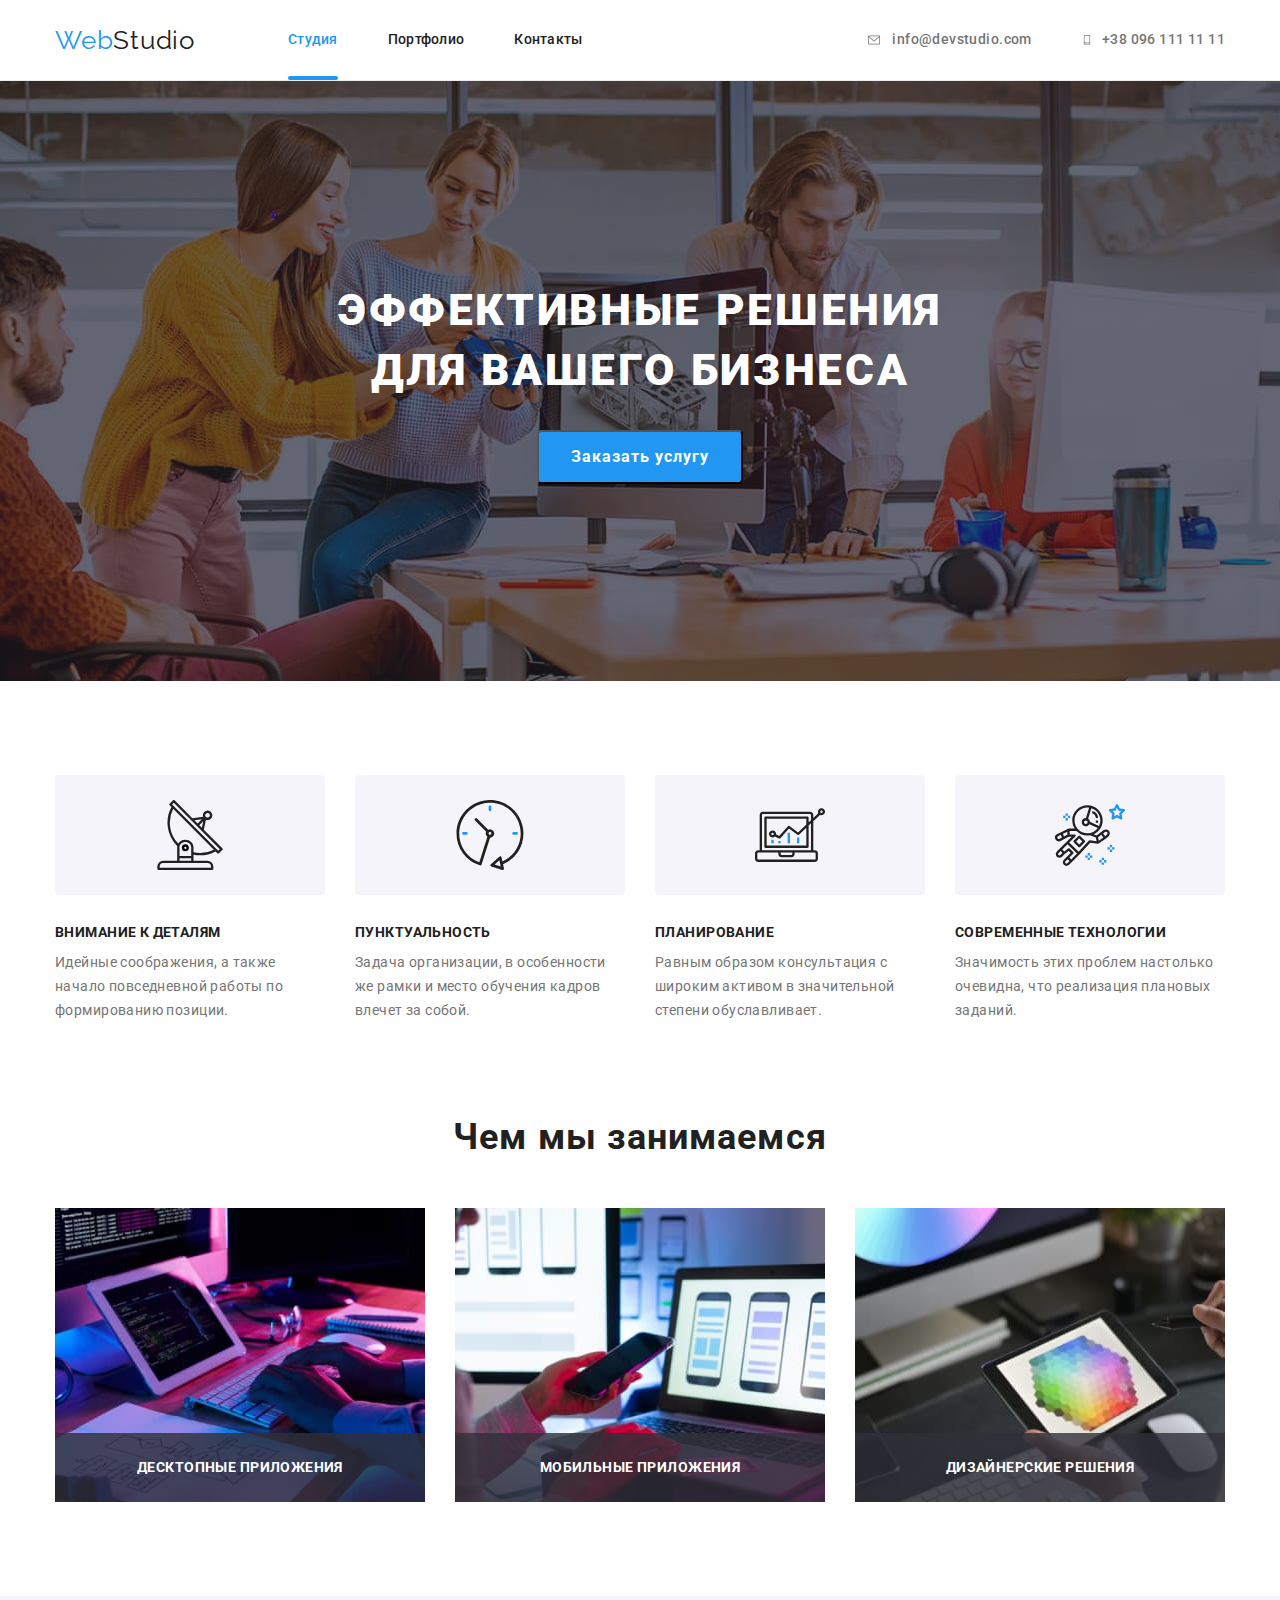
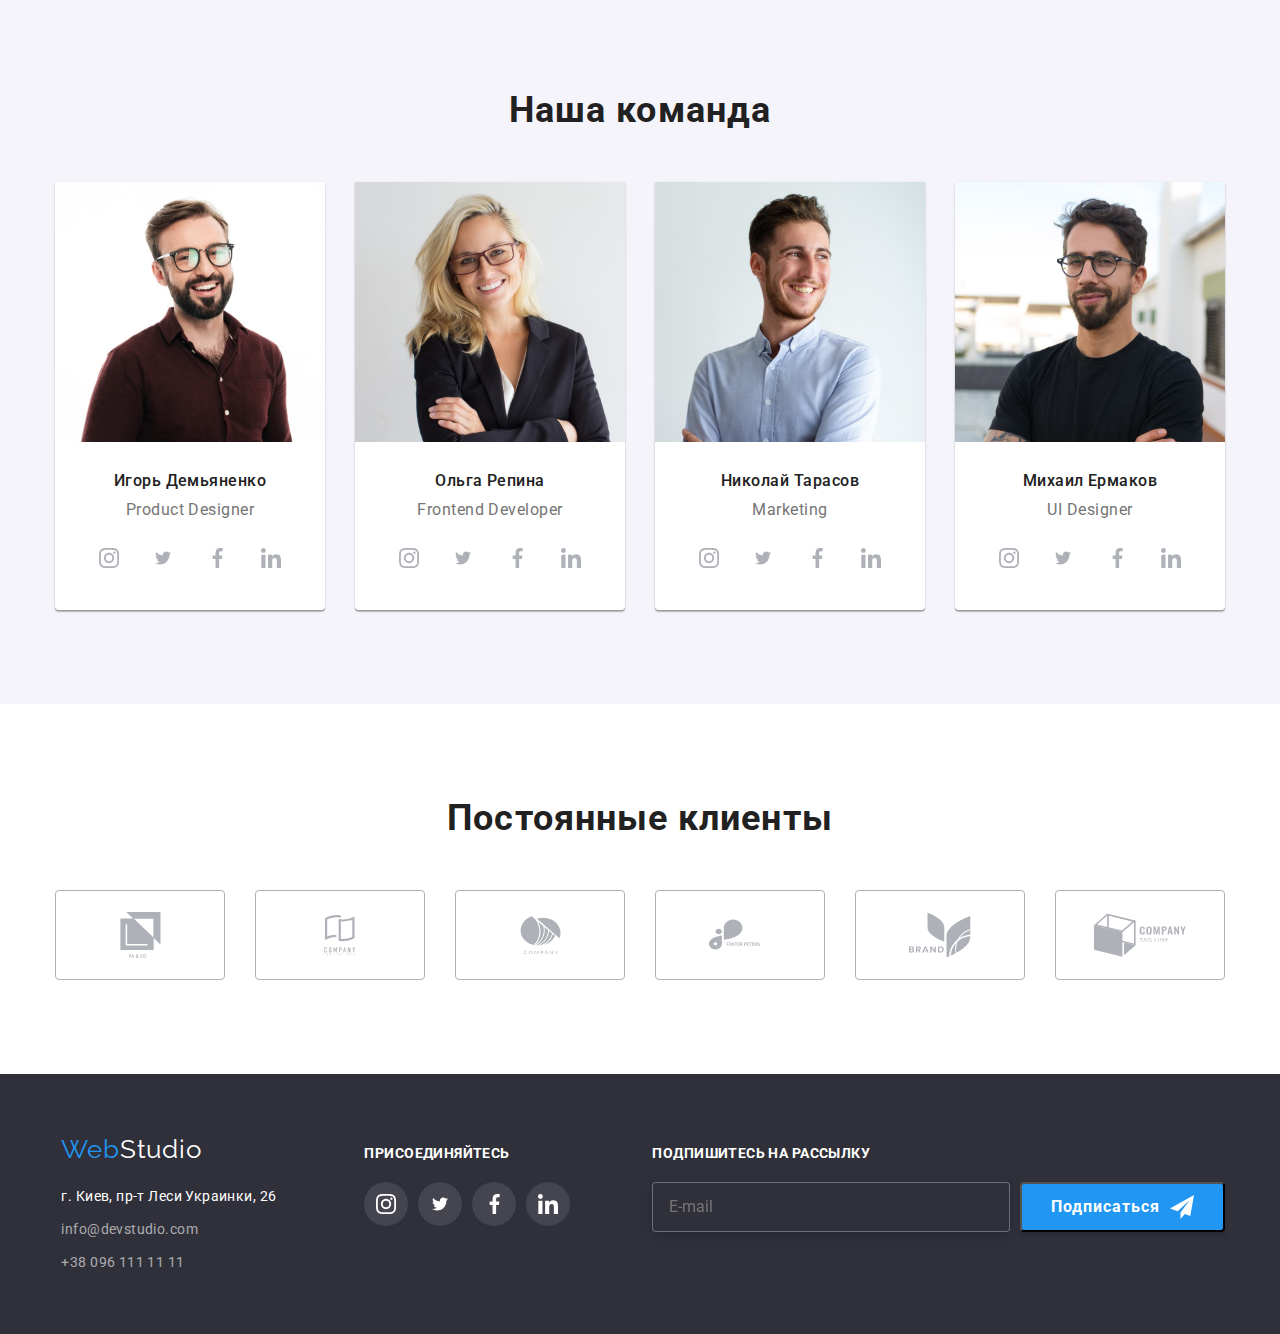
==== index.html @ 7a518232 "Добавление с 7 дз" ====
﻿<!DOCTYPE html>
<html lang="ru">
  <head>
    <meta charset="UTF-8" />
    <meta http-equiv="X-UA-Compatible" content="IE=edge" />
    <meta name="viewport" content="width=device-width, initial-scale=1.0" />
    <title>WebStudio</title>
    <link rel="preconnect" href="https://fonts.gstatic.com" />
    <link
      href="https://fonts.googleapis.com/css2?family=Raleway:wght@700&family=Roboto:wght@400;500;700;900&display=swap"
      rel="stylesheet"
    />
    <link
      rel="stylesheet"
      href="https://cdnjs.cloudflare.com/ajax/libs/modern-normalize/1.0.0/modern-normalize.min.css"
    />
    <link rel="stylesheet" href="css/main.min.css" />
  </head>

  <body class="page">
    <!-- HEADER -->

    <header class="site-header">
      <div class="container">
        <nav class="site-header__nav">
          <a class="logo" href="#">
            <span class="logo__text_accept-color">Web</span
            ><span class="logo__text">Studio</span>
          </a>

          <ul class="site-nav">
            <li class="site-nav__item">
              <a
                href="index.html"
                class="site-nav__link site-nav__link-is-active"
                >Студия</a
              >
            </li>
            <li class="site-nav__item">
              <a href="portfolio.html" class="site-nav__link">Портфолио</a>
            </li>
            <li class="site-nav__item">
              <a href="" class="site-nav__link">Контакты</a>
            </li>
          </ul>
        </nav>

        <ul class="contact-nav">
          <li class="contact-nav__item">
            <a href="mailto:info@devstudio.com" class="contact-nav__link">
              <svg class="contact-nav__icon" width="16" height="12">
                <use href="./images/icons.svg#icon-envelope"></use>
              </svg>
              info@devstudio.com
            </a>
          </li>

          <li class="contact-nav__item">
            <a href="tel:+380961111111" class="contact-nav__link">
              <svg class="contact-nav__icon" width="10" height="16">
                <use href="./images/icons.svg#icon-smartphone"></use>
              </svg>
              +38 096 111 11 11</a
            >
          </li>
        </ul>
      </div>
    </header>

    <main>
      <!--HERO-->

      <section class="site-hero">
        <div class="container">
          <h1 class="site-hero__title">
            Эффективные решения <br />
            для вашего бизнеса
          </h1>
          <button type="button" class="site-hero__button" data-modal-open>
            Заказать услугу
          </button>
        </div>
      </section>

      <!--FEATURE-->

      <section class="section">
        <div class="container">
          <h2 hidden class="section__title">Наши преимущества</h2>
          <ul class="feature__list">
            <li class="feature__item">
              <div class="feature__item-bgr">
                <svg height="70" width="70" class="feature__icon">
                  <use href="./images/icons.svg#icon-antenna"></use>
                </svg>
              </div>
              <h3 class="feature__title">Внимание к деталям</h3>
              <p class="feature__text">
                Идейные соображения, а также начало повседневной работы по
                формированию позиции.
              </p>
            </li>

            <li class="feature__item">
              <div class="feature__item-bgr">
                <svg height="70" width="70" class="feature__icon">
                  <use href="./images/icons.svg#icon-clock"></use>
                </svg>
              </div>
              <h3 class="feature__title">Пунктуальность</h3>
              <p class="feature__text">
                Задача организации, в особенности же рамки и место обучения
                кадров влечет за собой.
              </p>
            </li>

            <li class="feature__item">
              <div class="feature__item-bgr">
                <svg height="70" width="70" class="feature__icon">
                  <use href="./images/icons.svg#icon-diagram"></use>
                </svg>
              </div>
              <h3 class="feature__title">Планирование</h3>
              <p class="feature__text">
                Равным образом консультация с широким активом в значительной
                степени обуславливает.
              </p>
            </li>

            <li class="feature__item">
              <div class="feature__item-bgr">
                <svg height="70" width="70" class="feature__icon">
                  <use href="./images/icons.svg#icon-astronaut"></use>
                </svg>
              </div>
              <h3 class="feature__title">Современные технологии</h3>
              <p class="feature__text">
                Значимость этих проблем настолько очевидна, что реализация
                плановых заданий.
              </p>
            </li>
          </ul>
        </div>
      </section>

      <!--SKILLS-->

      <section class="section section-skills">
        <div class="container">
          <h2 class="section__title">Чем мы занимаемся</h2>

          <ul class="section-skills__images">
            <li class="section-skills__card">
              <div class="section-skills__description">
                Десктопные приложения
              </div>
              <img src="images/1.jpg" width="370" alt="Десктопные приложения" />
            </li>

            <li class="section-skills__card">
              <div class="section-skills__description">
                Мобильные приложения
              </div>
              <img src="images/2.jpg" width="370" alt="Мобильные приложения" />
            </li>
            <li class="section-skills__card">
              <div class="section-skills__description">
                Дизайнерские решения
              </div>
              <img src="images/3.jpg" width="370" alt="Дизайнерские решения" />
            </li>
          </ul>
        </div>
      </section>

      <!--TEAM-->

      <section class="section section-team">
        <div class="container">
          <h2 class="section__title">Наша команда</h2>

          <ul class="team-cards">
            <li class="team-cards__item">
              <img
                src="images/img4.jpg"
                width="270"
                alt="фото product designer"
              />
              <div class="team-cards__name">
                <h3 class="team-cards__title">Игорь Демьяненко</h3>
                <p class="team-cards__text">Product Designer</p>

                <ul class="social-network">
                  <li>
                    <a
                      class="social-network__link"
                      href="#"
                      aria-label="иконка инстаграм"
                    >
                      <svg class="social-network__icon" width="20" height="20">
                        <use href="./images/icons.svg#icon-instagram"></use>
                      </svg>
                    </a>
                  </li>

                  <li>
                    <a
                      class="social-network__link"
                      href="#"
                      aria-label="иконка твиттер"
                    >
                      <svg class="social-network__icon" width="20" height="16">
                        <use href="./images/icons.svg#icon-twitter"></use>
                      </svg>
                    </a>
                  </li>

                  <li>
                    <a
                      class="social-network__link"
                      href="#"
                      aria-label="иконка фейсбук"
                    >
                      <svg class="social-network__icon" width="25" height="20">
                        <use href="./images/icons.svg#icon-facebook"></use>
                      </svg>
                    </a>
                  </li>

                  <li>
                    <a
                      class="social-network__link"
                      href="#"
                      aria-label="иконка линкедин"
                    >
                      <svg class="social-network__icon" width="20" height="20">
                        <use href="./images/icons.svg#icon-linkedin"></use>
                      </svg>
                    </a>
                  </li>
                </ul>
              </div>
            </li>

            <li class="team-cards__item">
              <img
                src="images/img5.jpg"
                width="270"
                alt="фото frontend developer"
              />
              <div class="team-cards__name">
                <h3 class="team-cards__title">Ольга Репина</h3>
                <p class="team-cards__text">Frontend Developer</p>
                <ul class="social-network">
                  <li>
                    <a
                      class="social-network__link"
                      href="#"
                      aria-label="иконка инстаграм"
                    >
                      <svg class="social-network__icon" width="20" height="20">
                        <use href="./images/icons.svg#icon-instagram"></use>
                      </svg>
                    </a>
                  </li>

                  <li>
                    <a
                      class="social-network__link"
                      href="#"
                      aria-label="иконка твиттер"
                    >
                      <svg class="social-network__icon" width="20" height="16">
                        <use href="./images/icons.svg#icon-twitter"></use>
                      </svg>
                    </a>
                  </li>

                  <li>
                    <a
                      class="social-network__link"
                      href="#"
                      aria-label="иконка фейсбук"
                    >
                      <svg class="social-network__icon" width="25" height="20">
                        <use href="./images/icons.svg#icon-facebook"></use>
                      </svg>
                    </a>
                  </li>

                  <li>
                    <a
                      class="social-network__link"
                      href="#"
                      aria-label="иконка линкедин"
                    >
                      <svg class="social-network__icon" width="20" height="20">
                        <use href="./images/icons.svg#icon-linkedin"></use>
                      </svg>
                    </a>
                  </li>
                </ul>
              </div>
            </li>

            <li class="team-cards__item">
              <img src="images/img6.jpg" width="270" alt="фото marketing" />
              <div class="team-cards__name">
                <h3 class="team-cards__title">Николай Тарасов</h3>
                <p class="team-cards__text">Marketing</p>
                <ul class="social-network">
                  <li>
                    <a
                      class="social-network__link"
                      href="#"
                      aria-label="иконка инстаграм"
                    >
                      <svg class="social-network__icon" width="20" height="20">
                        <use href="./images/icons.svg#icon-instagram"></use>
                      </svg>
                    </a>
                  </li>

                  <li>
                    <a
                      class="social-network__link"
                      href="#"
                      aria-label="иконка твиттер"
                    >
                      <svg class="social-network__icon" width="20" height="16">
                        <use href="./images/icons.svg#icon-twitter"></use>
                      </svg>
                    </a>
                  </li>

                  <li>
                    <a
                      class="social-network__link"
                      href="#"
                      aria-label="иконка фейсбук"
                    >
                      <svg class="social-network__icon" width="25" height="20">
                        <use href="./images/icons.svg#icon-facebook"></use>
                      </svg>
                    </a>
                  </li>

                  <li>
                    <a
                      class="social-network__link"
                      href="#"
                      aria-label="иконка линкедин"
                    >
                      <svg class="social-network__icon" width="20" height="20">
                        <use href="./images/icons.svg#icon-linkedin"></use>
                      </svg>
                    </a>
                  </li>
                </ul>
              </div>
            </li>

            <li class="team-cards__item">
              <img src="images/img7.jpg" width="270" alt="фото ui designer" />
              <div class="team-cards__name">
                <h3 class="team-cards__title">Михаил Ермаков</h3>
                <p class="team-cards__text">UI Designer</p>
                <ul class="social-network">
                  <li>
                    <a
                      class="social-network__link"
                      href="#"
                      aria-label="иконка инстаграм"
                    >
                      <svg class="social-network__icon" width="20" height="20">
                        <use href="./images/icons.svg#icon-instagram"></use>
                      </svg>
                    </a>
                  </li>

                  <li>
                    <a
                      class="social-network__link"
                      href="#"
                      aria-label="иконка твиттер"
                    >
                      <svg class="social-network__icon" width="20" height="16">
                        <use href="./images/icons.svg#icon-twitter"></use>
                      </svg>
                    </a>
                  </li>

                  <li>
                    <a
                      class="social-network__link"
                      href="#"
                      aria-label="иконка фейсбук"
                    >
                      <svg class="social-network__icon" width="25" height="20">
                        <use href="./images/icons.svg#icon-facebook"></use>
                      </svg>
                    </a>
                  </li>

                  <li>
                    <a
                      class="social-network__link"
                      href="#"
                      aria-label="иконка линкедин"
                    >
                      <svg class="social-network__icon" width="20" height="20">
                        <use href="./images/icons.svg#icon-linkedin"></use>
                      </svg>
                    </a>
                  </li>
                </ul>
              </div>
            </li>
          </ul>
        </div>
      </section>

      <!-- CLIENTS -->

      <section class="section">
        <div class="container">
          <h2 class="section__title">Постоянные клиенты</h2>
          <ul class="clients">
            <li class="clients__item">
              <a class="clients__link" href="#">
                <svg class="clients__icon" height="46" width="41">
                  <use href="./images/icons.svg#icon-logo"></use>
                </svg>
              </a>
            </li>

            <li class="clients__item">
              <a class="clients__link" href="#">
                <svg class="clients__icon" height="40" width="52">
                  <use href="./images/icons.svg#icon-logo-1"></use>
                </svg>
              </a>
            </li>

            <li class="clients__item">
              <a class="clients__link" href="#">
                <svg class="clients__icon" height="44" width="41">
                  <use href="./images/icons.svg#icon-logo-2"></use>
                </svg>
              </a>
            </li>

            <li class="clients__item">
              <a class="clients__link" href="#">
                <svg class="clients__icon" height="45" width="63">
                  <use href="./images/icons.svg#icon-logo-3"></use>
                </svg>
              </a>
            </li>

            <li class="clients__item">
              <a class="clients__link" href="#">
                <svg class="clients__icon" height="46" width="62">
                  <use href="./images/icons.svg#icon-logo-4"></use>
                </svg>
              </a>
            </li>

            <li class="clients__item">
              <a class="clients__link" href="#">
                <svg class="clients__icon" height="44" width="94">
                  <use href="./images/icons.svg#icon-logo-5"></use>
                </svg>
              </a>
            </li>
          </ul>
        </div>
      </section>
    </main>

    <!-- FOOTER -->

    <footer class="footer">
      <div class="container">
        <div class="footer-contaсt">
          <a class="logo" href="#">
            <span class="logo__text_accept-color">Web</span
            ><span class="logo__text_white">Studio</span>
          </a>
          <address class="footer-contaсt__address">
            г. Киев, пр-т Леси Украинки, 26

            <ul class="footer-contaсt__list">
              <li class="footer-contaсt__item">
                <a href="mailto:info@devstudio.com" class="footer-contaсt__link"
                  >info@devstudio.com</a
                >
              </li>
              <li class="footer-contaсt__item">
                <a href="tel:+380961111111" class="footer-contaсt__link"
                  >+38 096 111 11 11</a
                >
              </li>
            </ul>
          </address>
        </div>

        <!--FOOTER-SOCIAL-LINKS-->

        <div class="footer-social-links">
          <p class="footer__title">Присоединяйтесь</p>
          <ul class="footer-social-links__list">
            <li class="footer-social-links__item">
              <a class="footer-social-links__link" href="#">
                <svg width="20" height="20" class="footer-social-links__icon">
                  <use href="./images/icons.svg#icon-instagram"></use>
                </svg>
              </a>
            </li>
            <li class="footer-social-links__item">
              <a class="footer-social-links__link" href="#">
                <svg width="20" height="16" class="footer-social-links__icon">
                  <use href="./images/icons.svg#icon-twitter"></use>
                </svg>
              </a>
            </li>
            <li class="footer-social-links__item">
              <a class="footer-social-links__link" href="#">
                <svg width="25" height="20" class="footer-social-links__icon">
                  <use href="./images/icons.svg#icon-facebook"></use>
                </svg>
              </a>
            </li>
            <li class="footer-social-links__item">
              <a class="footer-social-links__link" href="#">
                <svg width="20" height="20" class="footer-social-links__icon">
                  <use href="./images/icons.svg#icon-linkedin"></use>
                </svg>
              </a>
            </li>
          </ul>
        </div>

        <!--FOOTER-FORM-SUBSCRIBE-->

        <div>
          <p class="footer__title">Подпишитесь на рассылку</p>
          <form class="form-subscribe">
            <div class="form-subscribe__wrapper">
              <input
                type="email"
                name="email"
                class="form-subscribe__send-email"
                placeholder="E-mail"
              />
            </div>

            <div>
              <button type="submit" class="form-subscribe__submit-email">
                Подписаться
                <svg width="24" height="24" class="form-subscribe__icon-send">
                  <use href="./images/icons.svg#icon-icon-send"></use>
                </svg>
              </button>
            </div>
          </form>
        </div>
      </div>
    </footer>

    <!-- MODAL -->

    <div class="backdrop is-hidden" data-modal>
      <div class="modal">
        <button class="modal__btn-close" data-modal-close>
          <span class="modal__btn-close_bgr">
            <svg class="modal__btn-close_icon" width="18" height="18">
              <use href="./images/icons.svg#icon-close-black"></use>
            </svg>
          </span>
        </button>

        <div class="modal__content">
          <div class="modal__header">
            Оставьте свои данные, мы вам перезвоним
          </div>

          <div class="modal-form-wrapper">
            <form class="modal-form">
              <label>
                <span class="modal-form__label-text">Имя</span>
                <span class="modal-input-wrapper">
                  <input
                    type="text"
                    name="name"
                    class="modal-input-wrapper__text"
                  />
                  <svg class="modal-input-wrapper__icon" width="18" height="18">
                    <use href="./images/icons.svg#icon-person"></use>
                  </svg>
                </span>
              </label>
              <label>
                <span class="modal-form__label-text">Телефон</span>
                <span class="modal-input-wrapper">
                  <input
                    type="text"
                    name="phone"
                    class="modal-input-wrapper__text"
                  />
                  <svg class="modal-input-wrapper__icon" width="18" height="18">
                    <use href="./images/icons.svg#icon-phone"></use>
                  </svg>
                </span>
              </label>
              <label>
                <span class="modal-form__label-text">Почта</span>
                <span class="modal-input-wrapper">
                  <input
                    type="text"
                    name="mail"
                    class="modal-input-wrapper__text"
                  />
                  <svg class="modal-input-wrapper__icon" width="18" height="18">
                    <use href="./images/icons.svg#icon-email"></use>
                  </svg>
                </span>
              </label>
              <label>
                <span class="modal-form__label-text">Комментарий</span>
                <textarea
                  name="comment"
                  class="modal-input-wrapper__text"
                  placeholder="Введите текст"
                ></textarea>
              </label>

              <!-- CHECKBOX -->

              <label class="checkbox">
                <input
                  type="checkbox"
                  name="checkbox__hidden"
                  class="checkbox__hidden"
                />
                <span class="checkbox__icon">
                  <svg class="checkbox__icon-check" width="16" height="15">
                    <use href="./images/icons.svg#icon-check"></use>
                  </svg>
                </span>

                <span class="checkbox__text"
                  >Соглашаюсь с рассылкой и принимаю&nbsp;</span
                >
                <a href="#" class="checkbox__link"> Условия договора</a>
              </label>

              <!-- MODAL_BTN -->

              <button type="submit" class="modal__btn-submit">Отправить</button>
            </form>
          </div>
        </div>
      </div>
    </div>

    <script src="./js/modal.js"></script>
  </body>
</html>
---- css/main.min.css ----
.page{background-color:#fff;font-family:Roboto, sans-serif}.container{width:1200px;padding:0px 15px;margin:auto}.section{padding-top:94px;padding-bottom:94px}.section__title{color:#212121;letter-spacing:0.03em;font-weight:700;font-size:36px;line-height:1.16;text-align:center;margin-top:0;margin-bottom:50px}ul{list-style:none;padding:0}a{text-decoration:none}img{display:block;max-width:100%}.site-header{border-bottom:1px solid #ececec}.site-header .container{display:flex;justify-content:space-between;align-items:center}.site-header__nav{display:flex;align-items:center}.logo{font-family:Raleway, sans-serif;letter-spacing:0.03em;font-size:26px;line-height:1.19;padding-left:0px;margin-right:93px}.logo__text_accept-color{color:#2196f3}.logo__text{color:#212121}.logo__text_white{color:#fff;letter-spacing:0.03em;font-size:26px;line-height:1.19}.site-nav{display:flex;align-items:center;margin:0px}.site-nav__link{color:#212121;letter-spacing:0.02em;font-weight:500;font-size:14px;line-height:1.14;display:block;padding-bottom:32px;padding-top:32px;transition:color 250ms cubic-bezier(0.4, 0, 0.2, 1)}.site-nav__link:hover,.site-nav__link:focus{color:#2196f3}.site-nav__link-is-active{position:relative;color:#2196f3}.site-nav__link-is-active::after{content:"";position:absolute;left:0;bottom:0;display:block;width:100%;height:4px;border-radius:2px;background-color:#2196f3}.site-nav__item:not(:last-child){margin-right:50px}.contact-nav{padding:0px;margin:0px;display:flex;align-items:center}.contact-nav__link{color:#757575;letter-spacing:0.03em;font-weight:500;font-size:14px;line-height:1.14;margin-top:0px;margin-bottom:0px;margin-left:auto;display:flex;align-items:center;transition:color 250ms cubic-bezier(0.4, 0, 0.2, 1)}.contact-nav__link:hover,.contact-nav__link:focus{color:#2196f3}.contact-nav__item:not(:last-child){margin-right:50px}.contact-nav__icon{fill:#757575;margin-right:10px;transition:fill 250ms cubic-bezier(0.4, 0, 0.2, 1)}.contact-nav__link:hover .contact-nav__icon,.contact-nav__link:focus .contact-nav__icon{fill:#2196f3}.site-hero{margin-top:0px;margin-bottom:0px;text-align:center;max-width:1600px;height:600px;margin-left:auto;margin-right:auto;background-color:#c4c4c4;background-image:linear-gradient(to right, rgba(47,48,58,0.4), rgba(47,48,58,0.4)),url(../images/Overlay.jpg);background-size:cover;background-repeat:no-repeat;background-position:center}.site-hero__title{color:#fff;letter-spacing:0.06em;font-weight:900;font-size:44px;line-height:1.36;margin-top:0px;padding-top:200px;text-transform:uppercase}.site-hero__button{color:#fff;background-color:#2196f3;letter-spacing:0.06em;font-size:16px;line-height:1.87;text-align:center;font-weight:700;cursor:pointer;border-radius:4px;padding:10px 32px;min-width:200px}.feature__list{display:flex;margin:0px}.feature__list .feature__title{letter-spacing:0.03em;font-weight:700;font-size:14px;line-height:1.14;text-transform:uppercase;margin-bottom:10px;margin-top:0px;color:#212121}.feature__list .feature__text{color:#757575;letter-spacing:0.03em;font-size:14px;line-height:1.71;margin:0px;display:flex}.feature__item{width:270px}.feature__item:not(:last-child){margin-right:30px}.feature__item-bgr{width:270px;height:120px;background:#f5f4fa;border-radius:4px;display:flex;margin-bottom:30px}.feature__icon{display:inline-block;margin:auto}.section-skills{padding-top:0px}.section-skills__images{display:flex;justify-content:space-between;margin:0px}.section-skills__card{position:relative}.section-skills__description{width:100%;background:rgba(47,48,58,0.8);padding:27px 82px;font-weight:700;font-size:14px;line-height:1.14;text-align:center;letter-spacing:0.03em;text-transform:uppercase;color:#fff;position:absolute;bottom:0}.section-team{background-color:#f5f4fa}.team-cards{display:flex;margin:0px}.team-cards__item{width:270px;background-color:#fff;text-align:center;box-shadow:0px 1px 3px rgba(0,0,0,0.12),0px 1px 1px rgba(0,0,0,0.14),0px 2px 1px rgba(0,0,0,0.2);border-radius:0px 0px 4px 4px}.team-cards__item:not(:last-child){margin-right:30px}.team-cards__name{padding-top:30px;padding-bottom:30px;padding-left:32px;padding-right:32px}.team-cards__title{font-weight:500;color:#212121;font-size:16px;line-height:1.18;letter-spacing:0.03em;margin-bottom:10px;margin-top:0px}.team-cards__text{color:#757575;font-size:16px;line-height:1.18;letter-spacing:0.03em;margin:0px}.social-network{display:flex;justify-content:space-between;margin:0 auto;margin-top:16px}.social-network__icon{fill:#afb1b8;transition:fill 250ms cubic-bezier(0.4, 0, 0.2, 1)}.social-network__link{width:44px;height:44px;display:flex;justify-content:center;align-items:center;border-radius:50%}.social-network__link{transition:background-color 250ms cubic-bezier(0.4, 0, 0.2, 1)}.social-network__link:hover .social-network__icon{fill:#fff}.social-network__link:hover{background-color:#2196f3}.clients{display:flex;margin:0 auto}.clients__item:not(:last-child){margin-right:30px}.clients__link{width:170px;height:90px;border:1px solid #afb1b8;border-radius:4px;display:flex;align-items:center;justify-content:center;transition:border 250ms cubic-bezier(0.4, 0, 0.2, 1)}.clients__icon{fill:#afb1b8;transition:fill 250ms cubic-bezier(0.4, 0, 0.2, 1)}.clients__link:hover .clients__icon{fill:#2196f3}.clients__link:hover{border:1px solid #2196f3}.portfolio-nav{margin-bottom:50px;display:flex;justify-content:center;margin-top:0px}.portfolio-nav__button{color:#fff;background-color:#2196f3;letter-spacing:0.06em;font-size:16px;line-height:1.87;text-align:center;font-weight:700;cursor:pointer;border-radius:4px;padding:6px 22px;border:0px;transition-property:color, background-color, box-shadow;transition-duration:250ms;transition-timing-function:cubic-bezier(0.4, 0, 0.2, 1)}.portfolio-nav__item{margin-left:8px}.portfolio-nav__item:first-child{margin-left:0px}.portfolio-nav .portfolio-nav__button{background-color:#f5f4fa;color:#212121;border-radius:4px;font-weight:500;font-size:16px;line-height:1.62;letter-spacing:0.03em}.portfolio-nav .portfolio-nav__button:hover,.portfolio-nav .portfolio-nav__button:focus{color:#fff;background-color:#2196f3;box-shadow:0px 3px 1px rgba(0,0,0,0.1),0px 1px 2px rgba(0,0,0,0.08),0px 2px 2px rgba(0,0,0,0.12);border-radius:4px}.portfolio{display:flex;flex-wrap:wrap;margin-top:-30px;margin-left:-30px;margin-bottom:0px}.portfolio__card{position:relative;overflow:hidden}.portfolio__overlay{position:absolute;top:0;left:0;width:100%;height:100%;background-color:rgba(33,150,243,0.9);transform:translateY(100%);transition:transform 250ms cubic-bezier(0.4, 0, 0.2, 1);color:#fff;padding:60px 20px;font-size:18px;line-height:1.55;letter-spacing:0.03em}.portfolio__direction{padding:20px 24px;border-left:1px solid #eee;border-right:1px solid #eee;border-bottom:1px solid #eee}.portfolio__title{color:#212121;font-weight:700;font-size:18px;line-height:2;letter-spacing:0.06em;margin:0px}.portfolio__text{font-size:16px;line-height:1.87;letter-spacing:0.03em;color:#757575;margin-top:4px;margin-bottom:0px}.portfolio__item{background:#fff;box-sizing:border-box;width:370px;padding:0;margin-left:30px;margin-top:30px;transition:box-shadow 250ms cubic-bezier(0.4, 0, 0.2, 1)}.portfolio__item:hover{box-shadow:0px 1px 1px rgba(0,0,0,0.12),0px 4px 4px rgba(0,0,0,0.06),1px 4px 6px rgba(0,0,0,0.16)}.portfolio__item:hover .portfolio__overlay{transform:translateY(0)}.footer{background-color:#2f303a;padding-bottom:60px;padding-top:60px}.footer__title{font-weight:700;text-transform:uppercase;color:#fff;letter-spacing:0.03em;font-size:14px;line-height:1.14;margin-top:0px;margin-bottom:0px}.footer .container{display:flex;align-items:baseline}.footer-contaсt{margin-right:70px;margin-left:auto}.footer-contaсt__address{color:#fff;font-style:normal;font-size:14px;line-height:1.71;letter-spacing:0.03em;margin-top:20px}.footer-contaсt__list{margin-bottom:0px;padding-left:0px;margin-top:9px}.footer-contaсt__link{font-size:14px;line-height:1.71;letter-spacing:0.03em;text-decoration:none;color:rgba(255,255,255,0.6);display:inline-block}.footer-contaсt__item:last-child{margin-top:9px}.footer-social-links{margin-right:82px}.footer-social-links__list{display:flex;margin:0 auto;margin-top:20px}.footer-social-links__item:not(:last-child){margin-right:10px}.footer-social-links__link{width:44px;height:44px;display:flex;justify-content:center;align-items:center;border-radius:50%;background:rgba(255,255,255,0.1)}.footer-social-links__icon{fill:#fff}.footer-social-links__link{transition:background-color 250ms cubic-bezier(0.4, 0, 0.2, 1)}.footer-social-links__link:hover{background:#2196f3}.form-subscribe{display:flex;margin-top:20px}.form-subscribe:focus{color:#2196f3}.form-subscribe__submit-email{display:flex;align-items:center;min-width:200px;height:50px;color:#fff;background-color:#2196f3;letter-spacing:0.06em;font-size:16px;line-height:1.87;text-align:center;font-weight:700;cursor:pointer;border-radius:4px;padding:13px 29px;box-shadow:0px 4px 4px rgba(0,0,0,0.15)}.form-subscribe__icon-send{margin-left:10px;fill:#fff}.form-subscribe__wrapper{position:relative}.form-subscribe__send-email{width:358px;height:50px;margin-right:10px;background-color:#2f303a;border:1px solid rgba(255,255,255,0.3);filter:drop-shadow(0px 4px 4px rgba(0,0,0,0.15));border-radius:4px;padding-left:16px;font-weight:400;font-size:16px;line-height:1.25;color:rgba(255,255,255,0.6)}.form-subscribe__send-email::placeholder{font-weight:400;font-size:16px;line-height:1.25;margin-top:15px;margin-bottom:15px}.backdrop{position:fixed;top:0;left:0;width:100%;height:100%;background-color:rgba(0,0,0,0.2);opacity:1;transition:opacity 250ms cubic-bezier(0.4, 0, 0.2, 1)}.backdrop.is-hidden{opacity:0;pointer-events:none;visibility:hidden;transition:visibility 250ms cubic-bezier(0.4, 0, 0.2, 1),opacity 250ms cubic-bezier(0.4, 0, 0.2, 1)}.backdrop.is-hidden .modal{transform:translate(-50%, -50%) scale(0.9)}.modal{position:absolute;top:50%;left:50%;width:528px;height:581px;background-color:#fff;box-shadow:0px 1px 3px rgba(0,0,0,0.12),0px 1px 1px rgba(0,0,0,0.14),0px 2px 1px rgba(0,0,0,0.2);border-radius:4px;transform:translate(-50%, -50%) scale(1);transition:transform 250ms cubic-bezier(0.4, 0, 0.2, 1)}.modal__content{padding:40px}.modal__header{margin-bottom:12px;font-weight:700;font-size:20px;line-height:1.15;text-align:center;letter-spacing:0.03em;color:#212121}.modal__btn-submit{display:block;margin:0 auto;margin-top:30px;width:200px;height:50px;cursor:pointer;border:none;background:#2196f3;box-shadow:0px 4px 4px rgba(0,0,0,0.15);border-radius:4px;font-weight:700;font-size:16px;line-height:1.87;letter-spacing:0.06em;color:#fff;transition:background-color 250ms cubic-bezier(0.4, 0, 0.2, 1)}.modal__btn-submit:hover{background:#188ce8;box-shadow:0px 4px 4px rgba(0,0,0,0.15);border-radius:4px}.modal__btn-close{position:absolute;top:0;right:0;display:flex;height:38px;padding:0;background-color:#fff;border:none}.modal__btn-close_bgr{position:relative;margin-top:8px;margin-right:8px;width:30px;height:30px;border:1px solid rgba(0,0,0,0.1);border-radius:50%;background-color:#fff}.modal__btn-close_icon{position:absolute;top:50%;left:50%;transform:translate(-50%, -50%);transition:fill 250ms cubic-bezier(0.4, 0, 0.2, 1)}.modal__btn-close_icon:hover,.modal__btn-close_icon:focus{fill:#2196f3}.modal-form{display:flex;flex-direction:column}.modal-form__label-text{color:#757575}.modal-form label:not(:last-child){margin-bottom:10px}.modal-form .modal-input-wrapper__text:focus,.modal-form textarea:focus{outline:none;border:1px solid #2196f3}.modal-form textarea{height:120px;padding:12px 16px;resize:none}.modal-form .modal-input-wrapper__text:focus+.modal-input-wrapper__icon{fill:#2196f3}.modal-input-wrapper{display:block;position:relative}.modal-input-wrapper__text{border:1px solid rgba(33,33,33,0.2);border-radius:4px;width:100%;color:#212121;height:40px;padding-left:42px}.modal-input-wrapper__icon{position:absolute;top:50%;transform:translateY(-50%);left:12px}.checkbox{display:flex;align-items:center;justify-content:center;margin-bottom:30px}.checkbox__link{color:#2196f3;text-decoration:underline;font-weight:normal;font-size:14px;line-height:1.71;letter-spacing:0.03em}.checkbox__hidden{position:absolute;width:1px;height:1px;margin:-1px;border:0;padding:0;clip:rect(0 0 0 0);overflow:hidden}.checkbox__hidden:checked+.checkbox__icon{background-color:#2196f3;border:none}.checkbox__icon{margin-right:8px;display:flex;justify-content:center;align-items:center;width:16px;height:15px;border:2px solid #212121;border-radius:2px}.checkbox__icon>.checkbox__icon-check{fill:transparent}.checkbox:checked+* .checkbox__icon-check{fill:#fff}.checkbox__text{font-weight:normal;font-size:14px;line-height:1.71;letter-spacing:0.03em;color:#757575}
/*# sourceMappingURL=main.min.css.map */
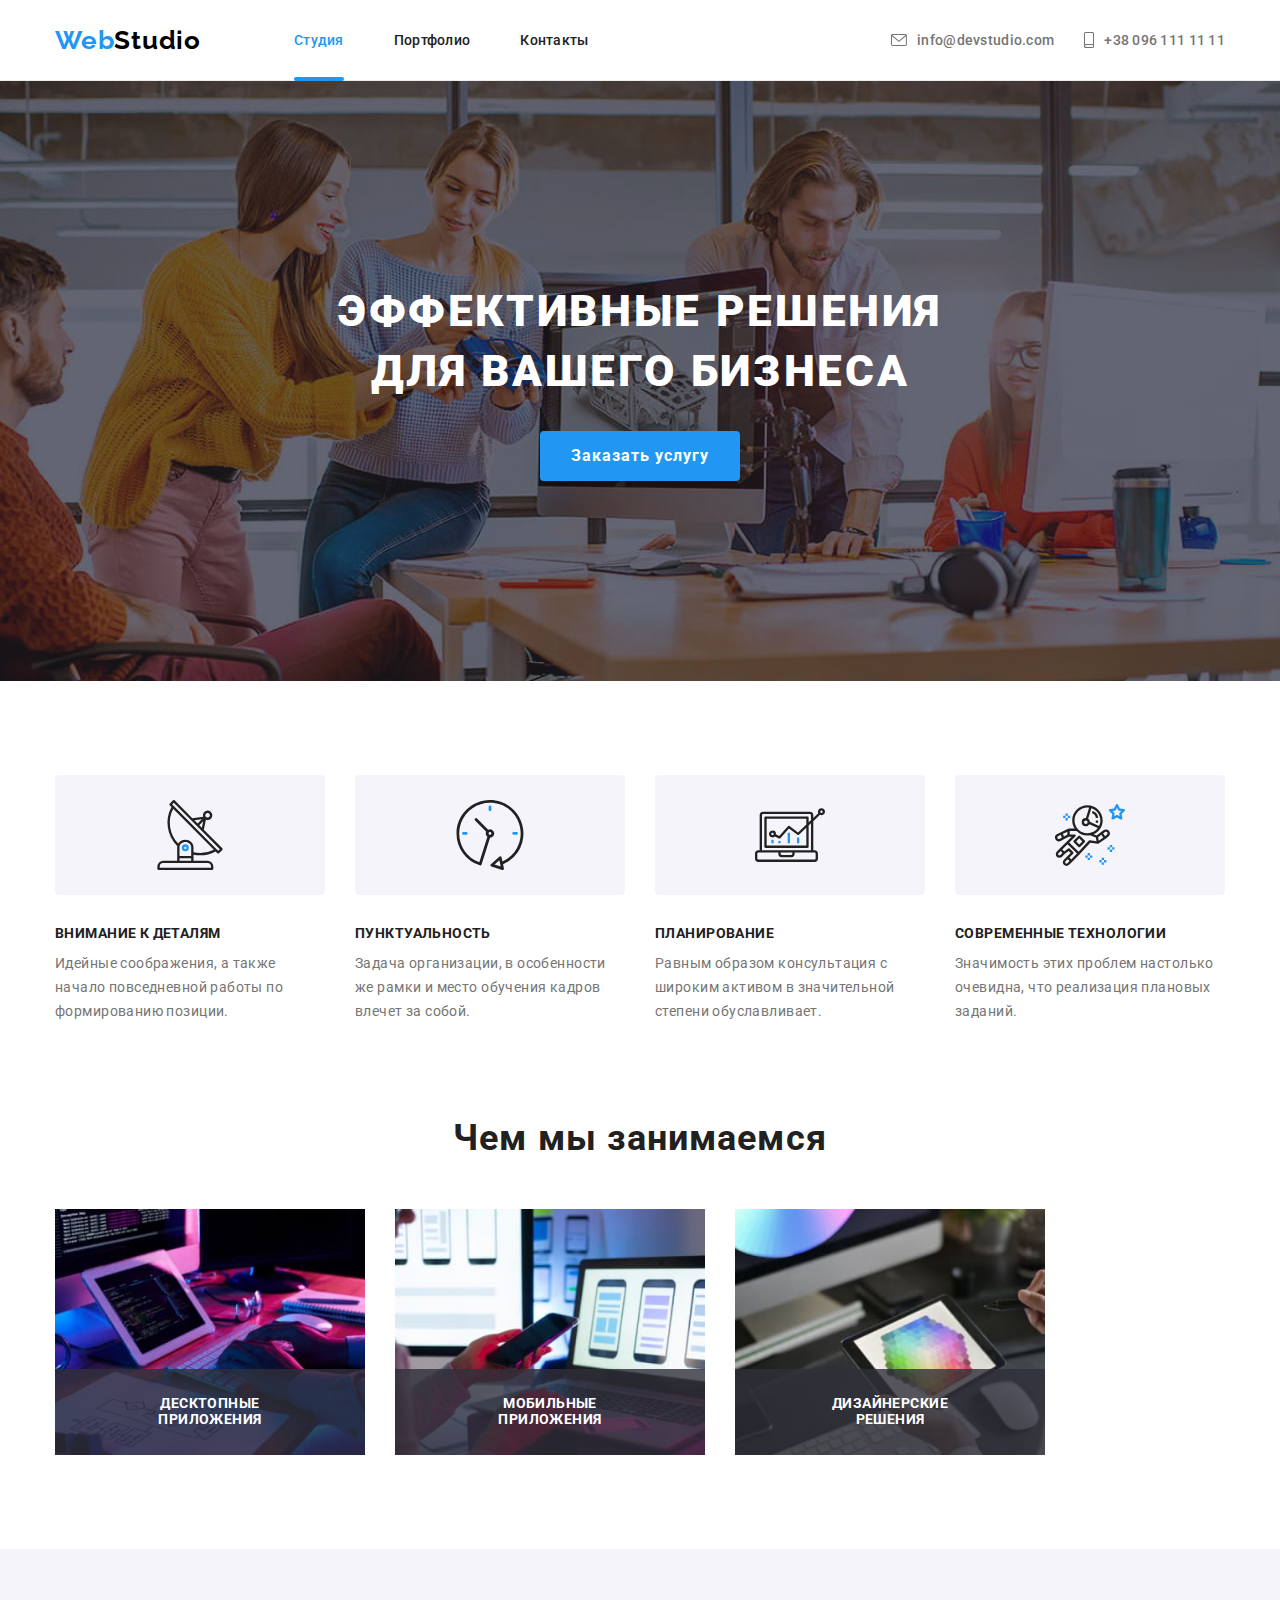
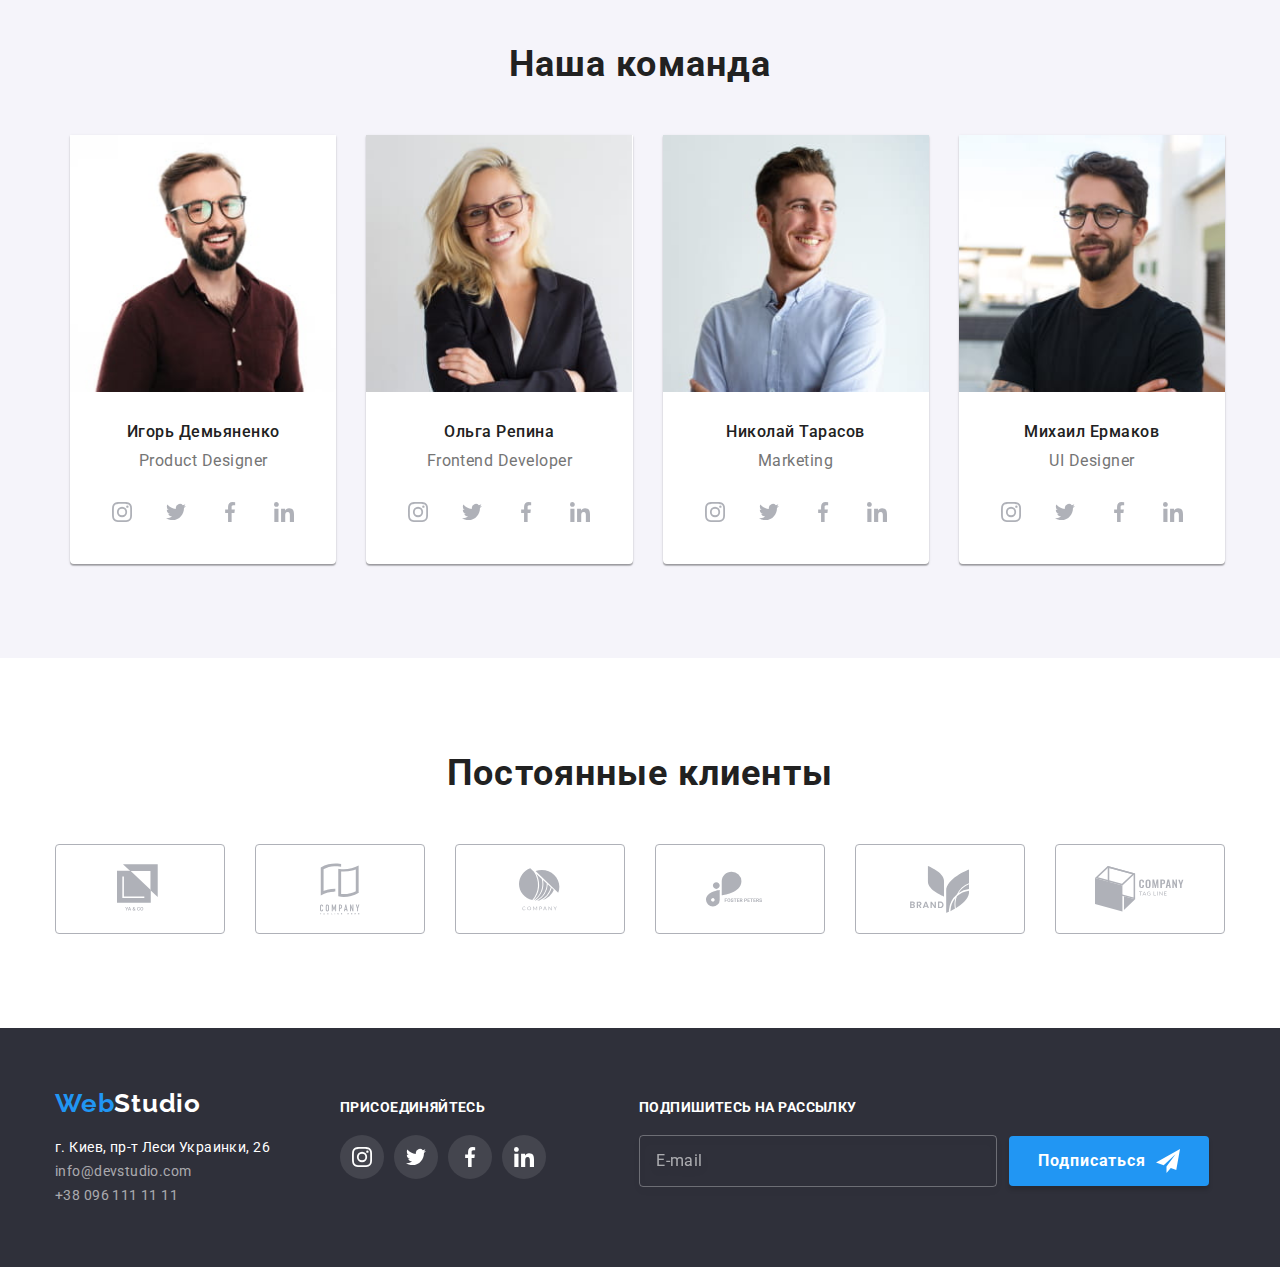
==== commit 497953cc: "Правки" ====
--- a/index.html
+++ b/index.html
@@ -2,139 +2,211 @@
 <html lang="ru">
   <head>
     <meta charset="UTF-8" />
-    <meta http-equiv="X-UA-Compatible" content="IE=edge" />
     <meta name="viewport" content="width=device-width, initial-scale=1.0" />
-    <title>WebStudio</title>
+    <title>WebSteduio</title>
+
+    <link
+      rel="stylesheet"
+      href="https://cdnjs.cloudflare.com/ajax/libs/modern-normalize/1.0.0/modern-normalize.min.css"
+      integrity="sha512-Zx6MlUMKSVJoQ+83OwhdILe8cSEsCzfqThJd7J/VA2UrK6Ctj85p+xzqfyuNXE5B1k25uUdmJ2OzItbBy9GHAQ=="
+      crossorigin="anonymous"
+    />
     <link rel="preconnect" href="https://fonts.gstatic.com" />
     <link
       href="https://fonts.googleapis.com/css2?family=Raleway:wght@700&family=Roboto:wght@400;500;700;900&display=swap"
       rel="stylesheet"
     />
-    <link
-      rel="stylesheet"
-      href="https://cdnjs.cloudflare.com/ajax/libs/modern-normalize/1.0.0/modern-normalize.min.css"
-    />
-    <link rel="stylesheet" href="css/main.min.css" />
+
+    <link rel="stylesheet" href="./css/main.min.css" />
   </head>
-
-  <body class="page">
-    <!-- HEADER -->
-
-    <header class="site-header">
-      <div class="container">
-        <nav class="site-header__nav">
-          <a class="logo" href="#">
-            <span class="logo__text_accept-color">Web</span
-            ><span class="logo__text">Studio</span>
-          </a>
-
-          <ul class="site-nav">
-            <li class="site-nav__item">
-              <a
-                href="index.html"
-                class="site-nav__link site-nav__link-is-active"
-                >Студия</a
-              >
-            </li>
-            <li class="site-nav__item">
-              <a href="portfolio.html" class="site-nav__link">Портфолио</a>
-            </li>
-            <li class="site-nav__item">
-              <a href="" class="site-nav__link">Контакты</a>
-            </li>
-          </ul>
+  <body>
+    <!-- Header -->
+    <header class="header">
+      <div class="container header__container">
+        <nav class="navigation header__navigation" aria-label="Main navigation">
+          <a href="./index.html" aria-label="Логотип WebStudio" class="logo"
+            ><span class="logo--accent">Web</span>Studio</a
+          >
+
+          <button
+            type="button"
+            class="button-menu button--type-button is-open"
+            aria-expanded="false"
+            aria-controls="menu-container"
+            data-menu-button
+          >
+            <svg
+              width="40"
+              height="40"
+              aria-label="Переключатель мобильного меню"
+            >
+              <use
+                class="icon-cross"
+                href="./images/icons/icons.svg#icon-cross"
+              ></use>
+              <use
+                class="icon-menu"
+                href="./images/icons/icons.svg#icon-menu"
+              ></use>
+            </svg>
+          </button>
+
+          <div class="menu-container" id="menu-container" data-menu>
+            <ul class="navigation__site-nav">
+              <li class="navigation__list-item">
+                <a
+                  href="./index.html"
+                  class="navigation__link header__link navigation__link--current link-no-style"
+                  >Студия</a
+                >
+              </li>
+              <li class="navigation__list-item">
+                <a
+                  href="./portfolio.html"
+                  class="navigation__link header__link link-no-style"
+                  >Портфолио</a
+                >
+              </li>
+              <li class="navigation__list-item">
+                <a
+                  href="#address"
+                  class="navigation__link header__link link-no-style"
+                  >Контакты</a
+                >
+              </li>
+            </ul>
+
+            <ul class="contacts-list header__contacts">
+              <li class="contacts-list__item">
+                <a
+                  href="mailto:info@devstudio.com"
+                  class="contacts-list__link header__link link-no-style"
+                >
+                  <svg
+                    class="header__icon header__icon--mail"
+                    width="16"
+                    height="12"
+                  >
+                    <use href="./images/icons/icons.svg#envelope"></use>
+                  </svg>
+                  info@devstudio.com</a
+                >
+              </li>
+              <li class="contacts-list__item">
+                <a
+                  href="tel:+380961111111"
+                  class="contacts-list__link header__link link-no-style"
+                >
+                  <svg
+                    class="header__icon header__icon--phone"
+                    width="10"
+                    height="16"
+                  >
+                    <use href="./images/icons/icons.svg#smartphone"></use>
+                  </svg>
+                  +38 096 111 11 11</a
+                >
+              </li>
+            </ul>
+
+            <ul class="mobile-social">
+              <li class="mobile-social__item link-no-style">
+                <a
+                  aria-label="Ссылка на Instagram"
+                  class="mobile-social__link link-no-style"
+                  href="https://www.instagram.com"
+                  target="_blank"
+                  rel="noopener nofollow norefferer"
+                >
+                  Instagram
+                </a>
+              </li>
+              <li class="mobile-social__item">
+                <a
+                  aria-label="Ссылка на Twitter"
+                  class="mobile-social__link link-no-style"
+                  href="https://www.twitter.com"
+                  target="_blank"
+                  rel="noopener nofollow norefferer"
+                >
+                  Twitter
+                </a>
+              </li>
+              <li class="mobile-social__item">
+                <a
+                  aria-label="Ссылка на Facebook"
+                  class="mobile-social__link link-no-style"
+                  href="https://www.facebook.com"
+                  target="_blank"
+                  rel="noopener nofollow norefferer"
+                >
+                  Facebook
+                </a>
+              </li>
+              <li class="mobile-social__item">
+                <a
+                  aria-label="Ссылка на LinkedIn"
+                  class="mobile-social__link link-no-style"
+                  href="https://www.linkedin.com"
+                  target="_blank"
+                  rel="noopener nofollow norefferer"
+                >
+                  LinkedIn
+                </a>
+              </li>
+            </ul>
+          </div>
         </nav>
-
-        <ul class="contact-nav">
-          <li class="contact-nav__item">
-            <a href="mailto:info@devstudio.com" class="contact-nav__link">
-              <svg class="contact-nav__icon" width="16" height="12">
-                <use href="./images/icons.svg#icon-envelope"></use>
-              </svg>
-              info@devstudio.com
-            </a>
-          </li>
-
-          <li class="contact-nav__item">
-            <a href="tel:+380961111111" class="contact-nav__link">
-              <svg class="contact-nav__icon" width="10" height="16">
-                <use href="./images/icons.svg#icon-smartphone"></use>
-              </svg>
-              +38 096 111 11 11</a
-            >
-          </li>
-        </ul>
       </div>
     </header>
-
+    <!-- /Header -->
     <main>
-      <!--HERO-->
-
-      <section class="site-hero">
+      <!-- Hero -->
+      <section class="hero hero__overlay">
         <div class="container">
-          <h1 class="site-hero__title">
+          <h1 class="hero__title">
             Эффективные решения <br />
             для вашего бизнеса
           </h1>
-          <button type="button" class="site-hero__button" data-modal-open>
+          <button
+            data-modal-open
+            type="button"
+            class="button--type-button button-primary button--accent"
+          >
             Заказать услугу
           </button>
         </div>
       </section>
-
-      <!--FEATURE-->
-
+      <!-- /Hero -->
+      <!-- Feature -->
       <section class="section">
         <div class="container">
-          <h2 hidden class="section__title">Наши преимущества</h2>
-          <ul class="feature__list">
-            <li class="feature__item">
-              <div class="feature__item-bgr">
-                <svg height="70" width="70" class="feature__icon">
-                  <use href="./images/icons.svg#icon-antenna"></use>
-                </svg>
-              </div>
-              <h3 class="feature__title">Внимание к деталям</h3>
-              <p class="feature__text">
+          <h2 class="section__title visually-hidden">Особенности</h2>
+          <ul class="feature-list">
+            <li class="feature-list__item icon-antenna">
+              <h3 class="feature-list__title">Внимание к деталям</h3>
+              <p class="feature-list__text">
                 Идейные соображения, а также начало повседневной работы по
                 формированию позиции.
               </p>
             </li>
-
-            <li class="feature__item">
-              <div class="feature__item-bgr">
-                <svg height="70" width="70" class="feature__icon">
-                  <use href="./images/icons.svg#icon-clock"></use>
-                </svg>
-              </div>
-              <h3 class="feature__title">Пунктуальность</h3>
-              <p class="feature__text">
+            <li class="feature-list__item icon-clock">
+              <h3 class="feature-list__title">Пунктуальность</h3>
+              <p class="feature-list__text">
                 Задача организации, в особенности же рамки и место обучения
                 кадров влечет за собой.
               </p>
             </li>
-
-            <li class="feature__item">
-              <div class="feature__item-bgr">
-                <svg height="70" width="70" class="feature__icon">
-                  <use href="./images/icons.svg#icon-diagram"></use>
-                </svg>
-              </div>
-              <h3 class="feature__title">Планирование</h3>
-              <p class="feature__text">
+            <li class="feature-list__item icon-diagram">
+              <h3 class="feature-list__title">Планирование</h3>
+              <p class="feature-list__text">
                 Равным образом консультация с широким активом в значительной
                 степени обуславливает.
               </p>
             </li>
-
-            <li class="feature__item">
-              <div class="feature__item-bgr">
-                <svg height="70" width="70" class="feature__icon">
-                  <use href="./images/icons.svg#icon-astronaut"></use>
-                </svg>
-              </div>
-              <h3 class="feature__title">Современные технологии</h3>
-              <p class="feature__text">
+            <li class="feature-list__item icon-astronaut">
+              <h3 class="feature-list__title">Современные технологии</h3>
+              <p class="feature-list__text">
                 Значимость этих проблем настолько очевидна, что реализация
                 плановых заданий.
               </p>
@@ -142,276 +214,296 @@
           </ul>
         </div>
       </section>
-
-      <!--SKILLS-->
-
-      <section class="section section-skills">
+      <!-- /Feature -->
+      <!-- Work -->
+      <section class="section section__working section--no-padding">
         <div class="container">
           <h2 class="section__title">Чем мы занимаемся</h2>
-
-          <ul class="section-skills__images">
-            <li class="section-skills__card">
-              <div class="section-skills__description">
-                Десктопные приложения
-              </div>
-              <img src="images/1.jpg" width="370" alt="Десктопные приложения" />
-            </li>
-
-            <li class="section-skills__card">
-              <div class="section-skills__description">
-                Мобильные приложения
-              </div>
-              <img src="images/2.jpg" width="370" alt="Мобильные приложения" />
-            </li>
-            <li class="section-skills__card">
-              <div class="section-skills__description">
-                Дизайнерские решения
-              </div>
-              <img src="images/3.jpg" width="370" alt="Дизайнерские решения" />
+          <ul class="working-list">
+            <li class="working-list__item">
+              <img
+                loading="lazy"
+                class="working-list__image"
+                width="310"
+                srcset="
+                  ./images/working/programming.jpg    1x,
+                  ./images/working/programming@2x.jpg 2x
+                "
+                src="./images/working/programming.jpg"
+                alt="Десктопные приложения"
+              />
+              <p class="working-list__text">Десктопные приложения</p>
+            </li>
+            <li class="working-list__item">
+              <img
+                loading="lazy"
+                class="working-list__image"
+                width="310"
+                srcset="
+                  ./images/working/application.jpg    1x,
+                  ./images/working/application@2x.jpg 2x
+                "
+                src="./images/working/application.jpg"
+                alt="Мобильные приложения"
+              />
+              <p class="working-list__text">Мобильные приложения</p>
+            </li>
+            <li class="working-list__item">
+              <img
+                loading="lazy"
+                class="working-list__image"
+                width="310"
+                srcset="
+                  ./images/working/design.jpg    1x,
+                  ./images/working/design@2x.jpg 2x
+                "
+                src="./images/working/design.jpg"
+                alt="Дизайнерские решения"
+              />
+              <p class="working-list__text">Дизайнерские решения</p>
             </li>
           </ul>
         </div>
       </section>
-
-      <!--TEAM-->
-
-      <section class="section section-team">
+      <!-- /Work -->
+      <!-- Team -->
+      <section class="section section--accent-gray">
         <div class="container">
           <h2 class="section__title">Наша команда</h2>
-
-          <ul class="team-cards">
-            <li class="team-cards__item">
+          <ul class="team-list">
+            <li class="card-team team-list__item">
               <img
-                src="images/img4.jpg"
-                width="270"
-                alt="фото product designer"
-              />
-              <div class="team-cards__name">
-                <h3 class="team-cards__title">Игорь Демьяненко</h3>
-                <p class="team-cards__text">Product Designer</p>
-
-                <ul class="social-network">
-                  <li>
-                    <a
-                      class="social-network__link"
-                      href="#"
-                      aria-label="иконка инстаграм"
-                    >
-                      <svg class="social-network__icon" width="20" height="20">
-                        <use href="./images/icons.svg#icon-instagram"></use>
-                      </svg>
-                    </a>
-                  </li>
-
-                  <li>
-                    <a
-                      class="social-network__link"
-                      href="#"
-                      aria-label="иконка твиттер"
-                    >
-                      <svg class="social-network__icon" width="20" height="16">
-                        <use href="./images/icons.svg#icon-twitter"></use>
-                      </svg>
-                    </a>
-                  </li>
-
-                  <li>
-                    <a
-                      class="social-network__link"
-                      href="#"
-                      aria-label="иконка фейсбук"
-                    >
-                      <svg class="social-network__icon" width="25" height="20">
-                        <use href="./images/icons.svg#icon-facebook"></use>
-                      </svg>
-                    </a>
-                  </li>
-
-                  <li>
-                    <a
-                      class="social-network__link"
-                      href="#"
-                      aria-label="иконка линкедин"
-                    >
-                      <svg class="social-network__icon" width="20" height="20">
-                        <use href="./images/icons.svg#icon-linkedin"></use>
-                      </svg>
-                    </a>
+                sizes="(min-width:1200px) 270px, (min-width:768px) 354px, 100vw"
+                srcset="
+                  ./images/team/product-designer.jpg    270w,
+                  ./images/team/product-designer@2x.jpg 540w
+                "
+                src="./images/team/product-designer.jpg"
+                alt="Игорь Демьяненко"
+              />
+              <div class="card-team__box">
+                <h3 class="card-team__title">Игорь Демьяненко</h3>
+                <p class="card-team__text">Product Designer</p>
+
+                <ul class="social-networks-list">
+                  <li class="social-networks-list__item">
+                    <a
+                      href="#"
+                      aria-label="Ссылка на Instagram"
+                      class="social-networks-list__link link-no-style"
+                      ><svg class="social-networks-list__icon">
+                        <use
+                          href="./images/icons/icons.svg#instagram"
+                        ></use></svg
+                    ></a>
+                  </li>
+                  <li class="social-networks-list__item">
+                    <a
+                      href="#"
+                      aria-label="Ссылка на Twitter"
+                      class="social-networks-list__link link-no-style"
+                      ><svg class="social-networks-list__icon">
+                        <use href="./images/icons/icons.svg#twitter"></use></svg
+                    ></a>
+                  </li>
+                  <li class="social-networks-list__item">
+                    <a
+                      href="#"
+                      aria-label="Ссылка на Facebook"
+                      class="social-networks-list__link link-no-style"
+                      ><svg class="social-networks-list__icon">
+                        <use
+                          href="./images/icons/icons.svg#facebook"
+                        ></use></svg
+                    ></a>
+                  </li>
+                  <li class="social-networks-list__item">
+                    <a
+                      href="#"
+                      aria-label="Ссылка на LinkedIn"
+                      class="social-networks-list__link link-no-style"
+                      ><svg class="social-networks-list__icon">
+                        <use
+                          href="./images/icons/icons.svg#linkedin"
+                        ></use></svg
+                    ></a>
                   </li>
                 </ul>
               </div>
             </li>
-
-            <li class="team-cards__item">
+            <li class="card-team team-list__item">
               <img
-                src="images/img5.jpg"
-                width="270"
-                alt="фото frontend developer"
-              />
-              <div class="team-cards__name">
-                <h3 class="team-cards__title">Ольга Репина</h3>
-                <p class="team-cards__text">Frontend Developer</p>
-                <ul class="social-network">
-                  <li>
-                    <a
-                      class="social-network__link"
-                      href="#"
-                      aria-label="иконка инстаграм"
-                    >
-                      <svg class="social-network__icon" width="20" height="20">
-                        <use href="./images/icons.svg#icon-instagram"></use>
-                      </svg>
-                    </a>
-                  </li>
-
-                  <li>
-                    <a
-                      class="social-network__link"
-                      href="#"
-                      aria-label="иконка твиттер"
-                    >
-                      <svg class="social-network__icon" width="20" height="16">
-                        <use href="./images/icons.svg#icon-twitter"></use>
-                      </svg>
-                    </a>
-                  </li>
-
-                  <li>
-                    <a
-                      class="social-network__link"
-                      href="#"
-                      aria-label="иконка фейсбук"
-                    >
-                      <svg class="social-network__icon" width="25" height="20">
-                        <use href="./images/icons.svg#icon-facebook"></use>
-                      </svg>
-                    </a>
-                  </li>
-
-                  <li>
-                    <a
-                      class="social-network__link"
-                      href="#"
-                      aria-label="иконка линкедин"
-                    >
-                      <svg class="social-network__icon" width="20" height="20">
-                        <use href="./images/icons.svg#icon-linkedin"></use>
-                      </svg>
-                    </a>
+                sizes="(min-width:1200px) 270px, (min-width:768px) 354px, 100vw"
+                srcset="
+                  ./images/team/fontend-developer.jpg    270w,
+                  ./images/team/fontend-developer@2x.jpg 540w
+                "
+                src="./images/team/fontend-developer.jpg"
+                alt="Ольга Репина"
+              />
+              <div class="card-team__box">
+                <h3 class="card-team__title">Ольга Репина</h3>
+                <p class="card-team__text">Frontend Developer</p>
+                <ul class="social-networks-list">
+                  <li class="social-networks-list__item">
+                    <a
+                      href="#"
+                      aria-label="Ссылка на Instagram"
+                      class="social-networks-list__link link-no-style"
+                      ><svg class="social-networks-list__icon">
+                        <use
+                          href="./images/icons/icons.svg#instagram"
+                        ></use></svg
+                    ></a>
+                  </li>
+                  <li class="social-networks-list__item">
+                    <a
+                      href="#"
+                      aria-label="Ссылка на Twitter"
+                      class="social-networks-list__link link-no-style"
+                      ><svg class="social-networks-list__icon">
+                        <use href="./images/icons/icons.svg#twitter"></use></svg
+                    ></a>
+                  </li>
+                  <li class="social-networks-list__item">
+                    <a
+                      href="#"
+                      aria-label="Ссылка на Facebook"
+                      class="social-networks-list__link link-no-style"
+                      ><svg class="social-networks-list__icon">
+                        <use
+                          href="./images/icons/icons.svg#facebook"
+                        ></use></svg
+                    ></a>
+                  </li>
+                  <li class="social-networks-list__item">
+                    <a
+                      href="#"
+                      aria-label="Ссылка на LinkedIn"
+                      class="social-networks-list__link link-no-style"
+                      ><svg class="social-networks-list__icon">
+                        <use
+                          href="./images/icons/icons.svg#linkedin"
+                        ></use></svg
+                    ></a>
                   </li>
                 </ul>
               </div>
             </li>
-
-            <li class="team-cards__item">
-              <img src="images/img6.jpg" width="270" alt="фото marketing" />
-              <div class="team-cards__name">
-                <h3 class="team-cards__title">Николай Тарасов</h3>
-                <p class="team-cards__text">Marketing</p>
-                <ul class="social-network">
-                  <li>
-                    <a
-                      class="social-network__link"
-                      href="#"
-                      aria-label="иконка инстаграм"
-                    >
-                      <svg class="social-network__icon" width="20" height="20">
-                        <use href="./images/icons.svg#icon-instagram"></use>
-                      </svg>
-                    </a>
-                  </li>
-
-                  <li>
-                    <a
-                      class="social-network__link"
-                      href="#"
-                      aria-label="иконка твиттер"
-                    >
-                      <svg class="social-network__icon" width="20" height="16">
-                        <use href="./images/icons.svg#icon-twitter"></use>
-                      </svg>
-                    </a>
-                  </li>
-
-                  <li>
-                    <a
-                      class="social-network__link"
-                      href="#"
-                      aria-label="иконка фейсбук"
-                    >
-                      <svg class="social-network__icon" width="25" height="20">
-                        <use href="./images/icons.svg#icon-facebook"></use>
-                      </svg>
-                    </a>
-                  </li>
-
-                  <li>
-                    <a
-                      class="social-network__link"
-                      href="#"
-                      aria-label="иконка линкедин"
-                    >
-                      <svg class="social-network__icon" width="20" height="20">
-                        <use href="./images/icons.svg#icon-linkedin"></use>
-                      </svg>
-                    </a>
+            <li class="card-team team-list__item">
+              <img
+                sizes="(min-width:1200px) 270px, (min-width:768px) 354px, 100vw"
+                srcset="
+                  ./images/team/marketing.jpg    270w,
+                  ./images/team/marketing@2x.jpg 540w
+                "
+                src="./images/team/marketing.jpg"
+                alt="Николай Тарасов"
+              />
+              <div class="card-team__box">
+                <h3 class="card-team__title">Николай Тарасов</h3>
+                <p class="card-team__text">Marketing</p>
+                <ul class="social-networks-list">
+                  <li class="social-networks-list__item">
+                    <a
+                      href="#"
+                      aria-label="Ссылка на Instagram"
+                      class="social-networks-list__link link-no-style"
+                      ><svg class="social-networks-list__icon">
+                        <use
+                          href="./images/icons/icons.svg#instagram"
+                        ></use></svg
+                    ></a>
+                  </li>
+                  <li class="social-networks-list__item">
+                    <a
+                      href="#"
+                      aria-label="Ссылка на Twitter"
+                      class="social-networks-list__link link-no-style"
+                      ><svg class="social-networks-list__icon">
+                        <use href="./images/icons/icons.svg#twitter"></use></svg
+                    ></a>
+                  </li>
+                  <li class="social-networks-list__item">
+                    <a
+                      href="#"
+                      aria-label="Ссылка на Facebook"
+                      class="social-networks-list__link link-no-style"
+                      ><svg class="social-networks-list__icon">
+                        <use
+                          href="./images/icons/icons.svg#facebook"
+                        ></use></svg
+                    ></a>
+                  </li>
+                  <li class="social-networks-list__item">
+                    <a
+                      href="#"
+                      aria-label="Ссылка на LinkedIn"
+                      class="social-networks-list__link link-no-style"
+                      ><svg class="social-networks-list__icon">
+                        <use
+                          href="./images/icons/icons.svg#linkedin"
+                        ></use></svg
+                    ></a>
                   </li>
                 </ul>
               </div>
             </li>
-
-            <li class="team-cards__item">
-              <img src="images/img7.jpg" width="270" alt="фото ui designer" />
-              <div class="team-cards__name">
-                <h3 class="team-cards__title">Михаил Ермаков</h3>
-                <p class="team-cards__text">UI Designer</p>
-                <ul class="social-network">
-                  <li>
-                    <a
-                      class="social-network__link"
-                      href="#"
-                      aria-label="иконка инстаграм"
-                    >
-                      <svg class="social-network__icon" width="20" height="20">
-                        <use href="./images/icons.svg#icon-instagram"></use>
-                      </svg>
-                    </a>
-                  </li>
-
-                  <li>
-                    <a
-                      class="social-network__link"
-                      href="#"
-                      aria-label="иконка твиттер"
-                    >
-                      <svg class="social-network__icon" width="20" height="16">
-                        <use href="./images/icons.svg#icon-twitter"></use>
-                      </svg>
-                    </a>
-                  </li>
-
-                  <li>
-                    <a
-                      class="social-network__link"
-                      href="#"
-                      aria-label="иконка фейсбук"
-                    >
-                      <svg class="social-network__icon" width="25" height="20">
-                        <use href="./images/icons.svg#icon-facebook"></use>
-                      </svg>
-                    </a>
-                  </li>
-
-                  <li>
-                    <a
-                      class="social-network__link"
-                      href="#"
-                      aria-label="иконка линкедин"
-                    >
-                      <svg class="social-network__icon" width="20" height="20">
-                        <use href="./images/icons.svg#icon-linkedin"></use>
-                      </svg>
-                    </a>
+            <li class="card-team team-list__item">
+              <img
+                sizes="(min-width:1200px) 270px, (min-width:768px) 354px, 100vw"
+                srcset="
+                  ./images/team/ui-designer.jpg    270w,
+                  ./images/team/ui-designer@2x.jpg 540w
+                "
+                src="./images/team/ui-designer.jpg"
+                alt="Михаил Ермаков"
+              />
+              <div class="card-team__box">
+                <h3 class="card-team__title">Михаил Ермаков</h3>
+                <p class="card-team__text">UI Designer</p>
+                <ul class="social-networks-list">
+                  <li class="social-networks-list__item">
+                    <a
+                      href="#"
+                      aria-label="Ссылка на Instagram"
+                      class="social-networks-list__link link-no-style"
+                      ><svg class="social-networks-list__icon">
+                        <use
+                          href="./images/icons/icons.svg#instagram"
+                        ></use></svg
+                    ></a>
+                  </li>
+                  <li class="social-networks-list__item">
+                    <a
+                      href="#"
+                      aria-label="Ссылка на Twitter"
+                      class="social-networks-list__link link-no-style"
+                      ><svg class="social-networks-list__icon">
+                        <use href="./images/icons/icons.svg#twitter"></use></svg
+                    ></a>
+                  </li>
+                  <li class="social-networks-list__item">
+                    <a
+                      href="#"
+                      aria-label="Ссылка на Facebook"
+                      class="social-networks-list__link link-no-style"
+                      ><svg class="social-networks-list__icon">
+                        <use
+                          href="./images/icons/icons.svg#facebook"
+                        ></use></svg
+                    ></a>
+                  </li>
+                  <li class="social-networks-list__item">
+                    <a
+                      href="#"
+                      aria-label="Ссылка на LinkedIn"
+                      class="social-networks-list__link link-no-style"
+                      ><svg class="social-networks-list__icon">
+                        <use
+                          href="./images/icons/icons.svg#linkedin"
+                        ></use></svg
+                    ></a>
                   </li>
                 </ul>
               </div>
@@ -419,251 +511,276 @@
           </ul>
         </div>
       </section>
-
-      <!-- CLIENTS -->
-
+      <!-- /Team -->
+      <!-- Clients -->
       <section class="section">
         <div class="container">
           <h2 class="section__title">Постоянные клиенты</h2>
-          <ul class="clients">
-            <li class="clients__item">
-              <a class="clients__link" href="#">
-                <svg class="clients__icon" height="46" width="41">
-                  <use href="./images/icons.svg#icon-logo"></use>
-                </svg>
-              </a>
-            </li>
-
-            <li class="clients__item">
-              <a class="clients__link" href="#">
-                <svg class="clients__icon" height="40" width="52">
-                  <use href="./images/icons.svg#icon-logo-1"></use>
-                </svg>
-              </a>
-            </li>
-
-            <li class="clients__item">
-              <a class="clients__link" href="#">
-                <svg class="clients__icon" height="44" width="41">
-                  <use href="./images/icons.svg#icon-logo-2"></use>
-                </svg>
-              </a>
-            </li>
-
-            <li class="clients__item">
-              <a class="clients__link" href="#">
-                <svg class="clients__icon" height="45" width="63">
-                  <use href="./images/icons.svg#icon-logo-3"></use>
-                </svg>
-              </a>
-            </li>
-
-            <li class="clients__item">
-              <a class="clients__link" href="#">
-                <svg class="clients__icon" height="46" width="62">
-                  <use href="./images/icons.svg#icon-logo-4"></use>
-                </svg>
-              </a>
-            </li>
-
-            <li class="clients__item">
-              <a class="clients__link" href="#">
-                <svg class="clients__icon" height="44" width="94">
-                  <use href="./images/icons.svg#icon-logo-5"></use>
-                </svg>
-              </a>
+          <ul class="client-list">
+            <li class="client-list__item">
+              <a href="#" class="client-list__link link-no-style"
+                ><svg class="client-list__icon" width="45" height="50">
+                  <use href="./images/icons/icons.svg#ya-and-co"></use></svg
+              ></a>
+            </li>
+            <li class="client-list__item">
+              <a href="#" class="client-list__link link-no-style"
+                ><svg class="client-list__icon" width="40" height="52">
+                  <use
+                    href="./images/icons/icons.svg#company-tagline-here"
+                  ></use></svg
+              ></a>
+            </li>
+            <li class="client-list__item">
+              <a href="#" class="client-list__link link-no-style"
+                ><svg class="client-list__icon" width="41" height="43">
+                  <use href="./images/icons/icons.svg#company"></use></svg
+              ></a>
+            </li>
+            <li class="client-list__item">
+              <a href="#" class="client-list__link link-no-style"
+                ><svg class="client-list__icon" width="67" height="43">
+                  <use href="./images/icons/icons.svg#foster-peters"></use></svg
+              ></a>
+            </li>
+            <li class="client-list__item">
+              <a href="#" class="client-list__link link-no-style"
+                ><svg class="client-list__icon" width="59" height="47">
+                  <use href="./images/icons/icons.svg#brand"></use></svg
+              ></a>
+            </li>
+            <li class="client-list__item">
+              <a href="#" class="client-list__link link-no-style"
+                ><svg class="client-list__icon" width="89" height="46">
+                  <use
+                    href="./images/icons/icons.svg#company-tag-line"
+                  ></use></svg
+              ></a>
             </li>
           </ul>
         </div>
       </section>
+      <!-- /Clients -->
     </main>
-
-    <!-- FOOTER -->
-
+    <!-- Footer -->
     <footer class="footer">
-      <div class="container">
-        <div class="footer-contaсt">
-          <a class="logo" href="#">
-            <span class="logo__text_accept-color">Web</span
-            ><span class="logo__text_white">Studio</span>
-          </a>
-          <address class="footer-contaсt__address">
-            г. Киев, пр-т Леси Украинки, 26
-
-            <ul class="footer-contaсt__list">
-              <li class="footer-contaсt__item">
-                <a href="mailto:info@devstudio.com" class="footer-contaсt__link"
-                  >info@devstudio.com</a
-                >
-              </li>
-              <li class="footer-contaсt__item">
-                <a href="tel:+380961111111" class="footer-contaсt__link"
+      <div class="container footer__container">
+        <div class="footer__address-container">
+          <a href="./index.html" class="logo footer__logo--light link-no-style"
+            ><span class="logo--accent">Web</span>Studio</a
+          >
+          <address class="address footer__address" id="address">
+            <p class="address__text address__item--margin footer__text--light">
+              г. Киев, пр-т Леси Украинки, 26
+            </p>
+            <ul class="address__list">
+              <li class="address__item address__item--margin">
+                <a
+                  href="mailto:info@devstudio.com"
+                  class="address__link link-no-style"
+                  >info@devstudio.com
+                </a>
+              </li>
+              <li class="address__item">
+                <a href="tel:+380961111111" class="address__link link-no-style"
                   >+38 096 111 11 11</a
                 >
               </li>
             </ul>
           </address>
         </div>
-
-        <!--FOOTER-SOCIAL-LINKS-->
-
-        <div class="footer-social-links">
-          <p class="footer__title">Присоединяйтесь</p>
-          <ul class="footer-social-links__list">
-            <li class="footer-social-links__item">
-              <a class="footer-social-links__link" href="#">
-                <svg width="20" height="20" class="footer-social-links__icon">
-                  <use href="./images/icons.svg#icon-instagram"></use>
+        <div class="footer__social-networks-container">
+          <b class="footer__title footer__title--light">Присоединяйтесь</b>
+          <ul class="social-networks-list">
+            <li class="social-networks-list__item">
+              <a
+                href="#"
+                aria-label="Ссылка на Instagram"
+                class="social-networks-list__link link-no-style"
+              >
+                <svg
+                  class="social-networks-list__icon social-networks-list__icon--light"
+                >
+                  <use href="./images/icons/icons.svg#instagram"></use>
                 </svg>
               </a>
             </li>
-            <li class="footer-social-links__item">
-              <a class="footer-social-links__link" href="#">
-                <svg width="20" height="16" class="footer-social-links__icon">
-                  <use href="./images/icons.svg#icon-twitter"></use>
-                </svg>
-              </a>
-            </li>
-            <li class="footer-social-links__item">
-              <a class="footer-social-links__link" href="#">
-                <svg width="25" height="20" class="footer-social-links__icon">
-                  <use href="./images/icons.svg#icon-facebook"></use>
-                </svg>
-              </a>
-            </li>
-            <li class="footer-social-links__item">
-              <a class="footer-social-links__link" href="#">
-                <svg width="20" height="20" class="footer-social-links__icon">
-                  <use href="./images/icons.svg#icon-linkedin"></use>
-                </svg>
-              </a>
+            <li class="social-networks-list__item">
+              <a
+                href="#"
+                aria-label="Ссылка на Twitter"
+                class="social-networks-list__link link-no-style"
+                ><svg
+                  class="social-networks-list__icon social-networks-list__icon--light"
+                >
+                  <use href="./images/icons/icons.svg#twitter"></use></svg
+              ></a>
+            </li>
+            <li class="social-networks-list__item">
+              <a
+                href="#"
+                aria-label="Ссылка на Facebook"
+                class="social-networks-list__link link-no-style"
+                ><svg
+                  class="social-networks-list__icon social-networks-list__icon--light"
+                >
+                  <use href="./images/icons/icons.svg#facebook"></use></svg
+              ></a>
+            </li>
+            <li class="social-networks-list__item">
+              <a
+                href="#"
+                aria-label="Ссылка на LinkedIn"
+                class="social-networks-list__link link-no-style"
+                ><svg
+                  class="social-networks-list__icon social-networks-list__icon--light"
+                >
+                  <use href="./images/icons/icons.svg#linkedin"></use></svg
+              ></a>
             </li>
           </ul>
         </div>
-
-        <!--FOOTER-FORM-SUBSCRIBE-->
-
-        <div>
-          <p class="footer__title">Подпишитесь на рассылку</p>
-          <form class="form-subscribe">
-            <div class="form-subscribe__wrapper">
+        <!-- Subscribe -->
+        <div class="footer__subscribe-container">
+          <form autocomplete="on">
+            <label
+              for="subscribe-email"
+              class="subscribe__label footer__title footer__text--light"
+              ><b>Подпишитесь на рассылку</b>
+            </label>
+            <div class="subscribe__inner">
               <input
                 type="email"
-                name="email"
-                class="form-subscribe__send-email"
+                id="subscribe-email"
+                class="subscribe__input footer__text--light"
                 placeholder="E-mail"
-              />
-            </div>
-
-            <div>
-              <button type="submit" class="form-subscribe__submit-email">
-                Подписаться
-                <svg width="24" height="24" class="form-subscribe__icon-send">
-                  <use href="./images/icons.svg#icon-icon-send"></use>
-                </svg>
+                name="subscribe-email"
+              /><button
+                type="submit"
+                class="button--type-button button-primary button--accent"
+              >
+                Подписаться<span class="button-primary__icon-svg"
+                  ><svg class="icon-svg" width="24" height="24">
+                    <use href="./images/icons/icons.svg#send"></use></svg
+                ></span>
               </button>
             </div>
           </form>
         </div>
+        <!-- /Subscribe -->
       </div>
     </footer>
-
-    <!-- MODAL -->
-
-    <div class="backdrop is-hidden" data-modal>
+    <!-- /Footer -->
+    <!-- Modal windows -->
+    <div data-modal class="backdrop is-hidden">
       <div class="modal">
-        <button class="modal__btn-close" data-modal-close>
-          <span class="modal__btn-close_bgr">
-            <svg class="modal__btn-close_icon" width="18" height="18">
-              <use href="./images/icons.svg#icon-close-black"></use>
-            </svg>
-          </span>
+        <button
+          data-modal-close
+          class="button-close button--type-button"
+          type="button"
+        >
+          <svg width="18" height="18">
+            <use href="./images/icons/icons.svg#close-black"></use>
+          </svg>
         </button>
-
-        <div class="modal__content">
-          <div class="modal__header">
-            Оставьте свои данные, мы вам перезвоним
+        <form class="modal__form form" autocomplete="off">
+          <b class="form__title">Оставьте свои данные, мы вам перезвоним</b>
+          <div class="form__form-field">
+            <label for="name" class="form__label">Имя</label>
+            <span class="form__input-wrapper">
+              <input
+                type="text"
+                name="user-name"
+                id="name"
+                class="form__input"
+                placeholder=" "
+                minlength="3"
+              />
+
+              <svg width="18" height="18" class="form__icon">
+                <use href="./images/icons/icons.svg#person-black"></use>
+              </svg>
+            </span>
           </div>
 
-          <div class="modal-form-wrapper">
-            <form class="modal-form">
-              <label>
-                <span class="modal-form__label-text">Имя</span>
-                <span class="modal-input-wrapper">
-                  <input
-                    type="text"
-                    name="name"
-                    class="modal-input-wrapper__text"
-                  />
-                  <svg class="modal-input-wrapper__icon" width="18" height="18">
-                    <use href="./images/icons.svg#icon-person"></use>
-                  </svg>
-                </span>
-              </label>
-              <label>
-                <span class="modal-form__label-text">Телефон</span>
-                <span class="modal-input-wrapper">
-                  <input
-                    type="text"
-                    name="phone"
-                    class="modal-input-wrapper__text"
-                  />
-                  <svg class="modal-input-wrapper__icon" width="18" height="18">
-                    <use href="./images/icons.svg#icon-phone"></use>
-                  </svg>
-                </span>
-              </label>
-              <label>
-                <span class="modal-form__label-text">Почта</span>
-                <span class="modal-input-wrapper">
-                  <input
-                    type="text"
-                    name="mail"
-                    class="modal-input-wrapper__text"
-                  />
-                  <svg class="modal-input-wrapper__icon" width="18" height="18">
-                    <use href="./images/icons.svg#icon-email"></use>
-                  </svg>
-                </span>
-              </label>
-              <label>
-                <span class="modal-form__label-text">Комментарий</span>
-                <textarea
-                  name="comment"
-                  class="modal-input-wrapper__text"
-                  placeholder="Введите текст"
-                ></textarea>
-              </label>
-
-              <!-- CHECKBOX -->
-
-              <label class="checkbox">
-                <input
-                  type="checkbox"
-                  name="checkbox__hidden"
-                  class="checkbox__hidden"
-                />
-                <span class="checkbox__icon">
-                  <svg class="checkbox__icon-check" width="16" height="15">
-                    <use href="./images/icons.svg#icon-check"></use>
-                  </svg>
-                </span>
-
-                <span class="checkbox__text"
-                  >Соглашаюсь с рассылкой и принимаю&nbsp;</span
-                >
-                <a href="#" class="checkbox__link"> Условия договора</a>
-              </label>
-
-              <!-- MODAL_BTN -->
-
-              <button type="submit" class="modal__btn-submit">Отправить</button>
-            </form>
+          <div class="form__form-field">
+            <label for="tel" class="form__label">Телефон</label>
+            <span class="form__input-wrapper">
+              <input
+                type="tel"
+                name="phone-number"
+                id="tel"
+                pattern="[0-9]{11}"
+                class="form__input"
+                placeholder=" "
+                minlength="11"
+              />
+              <svg width="18" height="18" class="form__icon">
+                <use href="./images/icons/icons.svg#phone-black"></use>
+              </svg>
+            </span>
           </div>
-        </div>
+
+          <div class="form__form-field">
+            <label for="email" class="form__label">Почта</label>
+            <span class="form__input-wrapper">
+              <input
+                type="email"
+                name="email"
+                id="email"
+                autocomplete="on"
+                class="form__input"
+                placeholder=" "
+              />
+              <svg width="18" height="18" class="form__icon">
+                <use href="./images/icons/icons.svg#email-black"></use>
+              </svg>
+            </span>
+          </div>
+
+          <div class="form__form-field">
+            <label for="comment" class="form__label">Комментарий</label>
+            <textarea
+              class="form__textarea"
+              name="comment"
+              id="comment"
+              rows="5"
+              placeholder="Введите текст"
+            ></textarea>
+          </div>
+          <div class="form__form-footer">
+            <label for="agreement" class="form__policy checkbox">
+              <input
+                class="form__checkbox visually-hidden"
+                type="checkbox"
+                name="agreement"
+                value="i_agree"
+                id="agreement"
+              />
+              <span class="form__icon-checkbox"
+                ><svg width="16" height="15">
+                  <use href="./images/icons/icons.svg#icon-check"></use></svg
+              ></span>
+              <span
+                >Соглашаюсь с рассылкой и принимаю
+                <a href="#" class="policy__link link-no-style"
+                  >Условия договора</a
+                ></span
+              >
+            </label>
+
+            <button
+              type="submit"
+              class="button--type-submit button-primary button--accent"
+            >
+              Отправить
+            </button>
+          </div>
+        </form>
       </div>
     </div>
-
+    <!-- /Modal windows -->
+    <script src="./js/menu-mobile.js"></script>
     <script src="./js/modal.js"></script>
   </body>
 </html>
--- a/css/main.min.css
+++ b/css/main.min.css
@@ -1,2 +1,2 @@
-.page{background-color:#fff;font-family:Roboto, sans-serif}.container{width:1200px;padding:0px 15px;margin:auto}.section{padding-top:94px;padding-bottom:94px}.section__title{color:#212121;letter-spacing:0.03em;font-weight:700;font-size:36px;line-height:1.16;text-align:center;margin-top:0;margin-bottom:50px}ul{list-style:none;padding:0}a{text-decoration:none}img{display:block;max-width:100%}.site-header{border-bottom:1px solid #ececec}.site-header .container{display:flex;justify-content:space-between;align-items:center}.site-header__nav{display:flex;align-items:center}.logo{font-family:Raleway, sans-serif;letter-spacing:0.03em;font-size:26px;line-height:1.19;padding-left:0px;margin-right:93px}.logo__text_accept-color{color:#2196f3}.logo__text{color:#212121}.logo__text_white{color:#fff;letter-spacing:0.03em;font-size:26px;line-height:1.19}.site-nav{display:flex;align-items:center;margin:0px}.site-nav__link{color:#212121;letter-spacing:0.02em;font-weight:500;font-size:14px;line-height:1.14;display:block;padding-bottom:32px;padding-top:32px;transition:color 250ms cubic-bezier(0.4, 0, 0.2, 1)}.site-nav__link:hover,.site-nav__link:focus{color:#2196f3}.site-nav__link-is-active{position:relative;color:#2196f3}.site-nav__link-is-active::after{content:"";position:absolute;left:0;bottom:0;display:block;width:100%;height:4px;border-radius:2px;background-color:#2196f3}.site-nav__item:not(:last-child){margin-right:50px}.contact-nav{padding:0px;margin:0px;display:flex;align-items:center}.contact-nav__link{color:#757575;letter-spacing:0.03em;font-weight:500;font-size:14px;line-height:1.14;margin-top:0px;margin-bottom:0px;margin-left:auto;display:flex;align-items:center;transition:color 250ms cubic-bezier(0.4, 0, 0.2, 1)}.contact-nav__link:hover,.contact-nav__link:focus{color:#2196f3}.contact-nav__item:not(:last-child){margin-right:50px}.contact-nav__icon{fill:#757575;margin-right:10px;transition:fill 250ms cubic-bezier(0.4, 0, 0.2, 1)}.contact-nav__link:hover .contact-nav__icon,.contact-nav__link:focus .contact-nav__icon{fill:#2196f3}.site-hero{margin-top:0px;margin-bottom:0px;text-align:center;max-width:1600px;height:600px;margin-left:auto;margin-right:auto;background-color:#c4c4c4;background-image:linear-gradient(to right, rgba(47,48,58,0.4), rgba(47,48,58,0.4)),url(../images/Overlay.jpg);background-size:cover;background-repeat:no-repeat;background-position:center}.site-hero__title{color:#fff;letter-spacing:0.06em;font-weight:900;font-size:44px;line-height:1.36;margin-top:0px;padding-top:200px;text-transform:uppercase}.site-hero__button{color:#fff;background-color:#2196f3;letter-spacing:0.06em;font-size:16px;line-height:1.87;text-align:center;font-weight:700;cursor:pointer;border-radius:4px;padding:10px 32px;min-width:200px}.feature__list{display:flex;margin:0px}.feature__list .feature__title{letter-spacing:0.03em;font-weight:700;font-size:14px;line-height:1.14;text-transform:uppercase;margin-bottom:10px;margin-top:0px;color:#212121}.feature__list .feature__text{color:#757575;letter-spacing:0.03em;font-size:14px;line-height:1.71;margin:0px;display:flex}.feature__item{width:270px}.feature__item:not(:last-child){margin-right:30px}.feature__item-bgr{width:270px;height:120px;background:#f5f4fa;border-radius:4px;display:flex;margin-bottom:30px}.feature__icon{display:inline-block;margin:auto}.section-skills{padding-top:0px}.section-skills__images{display:flex;justify-content:space-between;margin:0px}.section-skills__card{position:relative}.section-skills__description{width:100%;background:rgba(47,48,58,0.8);padding:27px 82px;font-weight:700;font-size:14px;line-height:1.14;text-align:center;letter-spacing:0.03em;text-transform:uppercase;color:#fff;position:absolute;bottom:0}.section-team{background-color:#f5f4fa}.team-cards{display:flex;margin:0px}.team-cards__item{width:270px;background-color:#fff;text-align:center;box-shadow:0px 1px 3px rgba(0,0,0,0.12),0px 1px 1px rgba(0,0,0,0.14),0px 2px 1px rgba(0,0,0,0.2);border-radius:0px 0px 4px 4px}.team-cards__item:not(:last-child){margin-right:30px}.team-cards__name{padding-top:30px;padding-bottom:30px;padding-left:32px;padding-right:32px}.team-cards__title{font-weight:500;color:#212121;font-size:16px;line-height:1.18;letter-spacing:0.03em;margin-bottom:10px;margin-top:0px}.team-cards__text{color:#757575;font-size:16px;line-height:1.18;letter-spacing:0.03em;margin:0px}.social-network{display:flex;justify-content:space-between;margin:0 auto;margin-top:16px}.social-network__icon{fill:#afb1b8;transition:fill 250ms cubic-bezier(0.4, 0, 0.2, 1)}.social-network__link{width:44px;height:44px;display:flex;justify-content:center;align-items:center;border-radius:50%}.social-network__link{transition:background-color 250ms cubic-bezier(0.4, 0, 0.2, 1)}.social-network__link:hover .social-network__icon{fill:#fff}.social-network__link:hover{background-color:#2196f3}.clients{display:flex;margin:0 auto}.clients__item:not(:last-child){margin-right:30px}.clients__link{width:170px;height:90px;border:1px solid #afb1b8;border-radius:4px;display:flex;align-items:center;justify-content:center;transition:border 250ms cubic-bezier(0.4, 0, 0.2, 1)}.clients__icon{fill:#afb1b8;transition:fill 250ms cubic-bezier(0.4, 0, 0.2, 1)}.clients__link:hover .clients__icon{fill:#2196f3}.clients__link:hover{border:1px solid #2196f3}.portfolio-nav{margin-bottom:50px;display:flex;justify-content:center;margin-top:0px}.portfolio-nav__button{color:#fff;background-color:#2196f3;letter-spacing:0.06em;font-size:16px;line-height:1.87;text-align:center;font-weight:700;cursor:pointer;border-radius:4px;padding:6px 22px;border:0px;transition-property:color, background-color, box-shadow;transition-duration:250ms;transition-timing-function:cubic-bezier(0.4, 0, 0.2, 1)}.portfolio-nav__item{margin-left:8px}.portfolio-nav__item:first-child{margin-left:0px}.portfolio-nav .portfolio-nav__button{background-color:#f5f4fa;color:#212121;border-radius:4px;font-weight:500;font-size:16px;line-height:1.62;letter-spacing:0.03em}.portfolio-nav .portfolio-nav__button:hover,.portfolio-nav .portfolio-nav__button:focus{color:#fff;background-color:#2196f3;box-shadow:0px 3px 1px rgba(0,0,0,0.1),0px 1px 2px rgba(0,0,0,0.08),0px 2px 2px rgba(0,0,0,0.12);border-radius:4px}.portfolio{display:flex;flex-wrap:wrap;margin-top:-30px;margin-left:-30px;margin-bottom:0px}.portfolio__card{position:relative;overflow:hidden}.portfolio__overlay{position:absolute;top:0;left:0;width:100%;height:100%;background-color:rgba(33,150,243,0.9);transform:translateY(100%);transition:transform 250ms cubic-bezier(0.4, 0, 0.2, 1);color:#fff;padding:60px 20px;font-size:18px;line-height:1.55;letter-spacing:0.03em}.portfolio__direction{padding:20px 24px;border-left:1px solid #eee;border-right:1px solid #eee;border-bottom:1px solid #eee}.portfolio__title{color:#212121;font-weight:700;font-size:18px;line-height:2;letter-spacing:0.06em;margin:0px}.portfolio__text{font-size:16px;line-height:1.87;letter-spacing:0.03em;color:#757575;margin-top:4px;margin-bottom:0px}.portfolio__item{background:#fff;box-sizing:border-box;width:370px;padding:0;margin-left:30px;margin-top:30px;transition:box-shadow 250ms cubic-bezier(0.4, 0, 0.2, 1)}.portfolio__item:hover{box-shadow:0px 1px 1px rgba(0,0,0,0.12),0px 4px 4px rgba(0,0,0,0.06),1px 4px 6px rgba(0,0,0,0.16)}.portfolio__item:hover .portfolio__overlay{transform:translateY(0)}.footer{background-color:#2f303a;padding-bottom:60px;padding-top:60px}.footer__title{font-weight:700;text-transform:uppercase;color:#fff;letter-spacing:0.03em;font-size:14px;line-height:1.14;margin-top:0px;margin-bottom:0px}.footer .container{display:flex;align-items:baseline}.footer-contaсt{margin-right:70px;margin-left:auto}.footer-contaсt__address{color:#fff;font-style:normal;font-size:14px;line-height:1.71;letter-spacing:0.03em;margin-top:20px}.footer-contaсt__list{margin-bottom:0px;padding-left:0px;margin-top:9px}.footer-contaсt__link{font-size:14px;line-height:1.71;letter-spacing:0.03em;text-decoration:none;color:rgba(255,255,255,0.6);display:inline-block}.footer-contaсt__item:last-child{margin-top:9px}.footer-social-links{margin-right:82px}.footer-social-links__list{display:flex;margin:0 auto;margin-top:20px}.footer-social-links__item:not(:last-child){margin-right:10px}.footer-social-links__link{width:44px;height:44px;display:flex;justify-content:center;align-items:center;border-radius:50%;background:rgba(255,255,255,0.1)}.footer-social-links__icon{fill:#fff}.footer-social-links__link{transition:background-color 250ms cubic-bezier(0.4, 0, 0.2, 1)}.footer-social-links__link:hover{background:#2196f3}.form-subscribe{display:flex;margin-top:20px}.form-subscribe:focus{color:#2196f3}.form-subscribe__submit-email{display:flex;align-items:center;min-width:200px;height:50px;color:#fff;background-color:#2196f3;letter-spacing:0.06em;font-size:16px;line-height:1.87;text-align:center;font-weight:700;cursor:pointer;border-radius:4px;padding:13px 29px;box-shadow:0px 4px 4px rgba(0,0,0,0.15)}.form-subscribe__icon-send{margin-left:10px;fill:#fff}.form-subscribe__wrapper{position:relative}.form-subscribe__send-email{width:358px;height:50px;margin-right:10px;background-color:#2f303a;border:1px solid rgba(255,255,255,0.3);filter:drop-shadow(0px 4px 4px rgba(0,0,0,0.15));border-radius:4px;padding-left:16px;font-weight:400;font-size:16px;line-height:1.25;color:rgba(255,255,255,0.6)}.form-subscribe__send-email::placeholder{font-weight:400;font-size:16px;line-height:1.25;margin-top:15px;margin-bottom:15px}.backdrop{position:fixed;top:0;left:0;width:100%;height:100%;background-color:rgba(0,0,0,0.2);opacity:1;transition:opacity 250ms cubic-bezier(0.4, 0, 0.2, 1)}.backdrop.is-hidden{opacity:0;pointer-events:none;visibility:hidden;transition:visibility 250ms cubic-bezier(0.4, 0, 0.2, 1),opacity 250ms cubic-bezier(0.4, 0, 0.2, 1)}.backdrop.is-hidden .modal{transform:translate(-50%, -50%) scale(0.9)}.modal{position:absolute;top:50%;left:50%;width:528px;height:581px;background-color:#fff;box-shadow:0px 1px 3px rgba(0,0,0,0.12),0px 1px 1px rgba(0,0,0,0.14),0px 2px 1px rgba(0,0,0,0.2);border-radius:4px;transform:translate(-50%, -50%) scale(1);transition:transform 250ms cubic-bezier(0.4, 0, 0.2, 1)}.modal__content{padding:40px}.modal__header{margin-bottom:12px;font-weight:700;font-size:20px;line-height:1.15;text-align:center;letter-spacing:0.03em;color:#212121}.modal__btn-submit{display:block;margin:0 auto;margin-top:30px;width:200px;height:50px;cursor:pointer;border:none;background:#2196f3;box-shadow:0px 4px 4px rgba(0,0,0,0.15);border-radius:4px;font-weight:700;font-size:16px;line-height:1.87;letter-spacing:0.06em;color:#fff;transition:background-color 250ms cubic-bezier(0.4, 0, 0.2, 1)}.modal__btn-submit:hover{background:#188ce8;box-shadow:0px 4px 4px rgba(0,0,0,0.15);border-radius:4px}.modal__btn-close{position:absolute;top:0;right:0;display:flex;height:38px;padding:0;background-color:#fff;border:none}.modal__btn-close_bgr{position:relative;margin-top:8px;margin-right:8px;width:30px;height:30px;border:1px solid rgba(0,0,0,0.1);border-radius:50%;background-color:#fff}.modal__btn-close_icon{position:absolute;top:50%;left:50%;transform:translate(-50%, -50%);transition:fill 250ms cubic-bezier(0.4, 0, 0.2, 1)}.modal__btn-close_icon:hover,.modal__btn-close_icon:focus{fill:#2196f3}.modal-form{display:flex;flex-direction:column}.modal-form__label-text{color:#757575}.modal-form label:not(:last-child){margin-bottom:10px}.modal-form .modal-input-wrapper__text:focus,.modal-form textarea:focus{outline:none;border:1px solid #2196f3}.modal-form textarea{height:120px;padding:12px 16px;resize:none}.modal-form .modal-input-wrapper__text:focus+.modal-input-wrapper__icon{fill:#2196f3}.modal-input-wrapper{display:block;position:relative}.modal-input-wrapper__text{border:1px solid rgba(33,33,33,0.2);border-radius:4px;width:100%;color:#212121;height:40px;padding-left:42px}.modal-input-wrapper__icon{position:absolute;top:50%;transform:translateY(-50%);left:12px}.checkbox{display:flex;align-items:center;justify-content:center;margin-bottom:30px}.checkbox__link{color:#2196f3;text-decoration:underline;font-weight:normal;font-size:14px;line-height:1.71;letter-spacing:0.03em}.checkbox__hidden{position:absolute;width:1px;height:1px;margin:-1px;border:0;padding:0;clip:rect(0 0 0 0);overflow:hidden}.checkbox__hidden:checked+.checkbox__icon{background-color:#2196f3;border:none}.checkbox__icon{margin-right:8px;display:flex;justify-content:center;align-items:center;width:16px;height:15px;border:2px solid #212121;border-radius:2px}.checkbox__icon>.checkbox__icon-check{fill:transparent}.checkbox:checked+* .checkbox__icon-check{fill:#fff}.checkbox__text{font-weight:normal;font-size:14px;line-height:1.71;letter-spacing:0.03em;color:#757575}
+.header__contacts,.navigation__site-nav,.mobile-social,.feature-list,.working-list,.team-list,.social-networks-list,.client-list,.address__list{list-style:none}.section__title,.form__title,.feature-list__title,.card-team__title{color:#212121;letter-spacing:0.03em}.form__policy,.policy__link,.feature-list__text,.card-team__text{letter-spacing:0.03em}.header__link,.contacts-list__link,.button-primary,.button-secondary,.backdrop,.modal,.form__input,.form__textarea,.social-networks-list__link,.social-networks-list__icon,.client-list__icon,.client-list__link,.address__link{transition-duration:250ms;transition-timing-function:cubic-bezier(0.4, 0, 0.2, 1)}*{margin:0;padding:0;box-sizing:border-box}*::before,*::after{box-sizing:border-box}html{scroll-behavior:smooth}body{color:#757575;background-color:#fff;font-family:'Roboto', sans-serif;font-size:14px}body.modal-open{overflow:hidden}img{max-width:100%}img,svg{display:block;height:auto}.container{max-width:100%;margin:0 auto;padding:0 15px}@media screen and (min-width: 480px){.container{max-width:480px}}@media screen and (min-width: 768px){.container{max-width:768px}}@media screen and (min-width: 1200px){.container{max-width:1200px}}.visually-hidden{position:absolute;width:1px;height:1px;margin:-1px;border:0;padding:0;white-space:nowrap;clip-path:inset(100%);clip:rect(0 0 0 0);overflow:hidden}.header{border-bottom:1px solid #ececec}.header__navigation{width:100%}@media screen and (max-width: 767px){.header__navigation{justify-content:space-between}}.header__container{display:flex;align-items:center}.header__link{display:block;letter-spacing:0.02em;font-weight:500;transition-property:color}.header__contacts{display:flex}@media screen and (max-width: 767px){.header__contacts{flex-direction:column-reverse;margin-bottom:64px}}@media screen and (min-width: 768px){.header__contacts{margin-left:auto;flex-direction:column}}@media screen and (min-width: 1200px){.header__contacts{flex-direction:row}}.header__container{min-height:60px}@media screen and (max-width: 767px){.header__container{position:relative}}.navigation{display:flex;align-items:center}.navigation__site-nav{display:flex}@media screen and (max-width: 767px){.navigation__site-nav{flex-direction:column;margin-bottom:302px}}@media screen and (max-width: 767px){.navigation__list-item:not(:last-child){margin-bottom:32px}}@media screen and (min-width: 768px){.navigation__list-item:not(:last-child){margin-right:50px}}@media screen and (max-width: 767px){.contacts-list__item:last-child{margin-bottom:32px;color:#2196f3}}@media screen and (min-width: 1200px){.contacts-list__item:not(:last-child){margin-right:30px}}.navigation__link{color:#212121;text-decoration:none;font-size:2.5rem;line-height:calc(47 / 40)}.navigation__link:hover,.navigation__link:focus{color:#2196f3}@media screen and (min-width: 768px){.navigation__link{padding-top:32px;padding-bottom:32px;font-size:.875rem;line-height:calc(16 / 14)}}.navigation__link--current{color:#2196f3}@media screen and (min-width: 768px){.navigation__link--current{position:relative}.navigation__link--current::after{position:absolute;content:'';display:block;left:0;bottom:-1px;width:100%;height:4px;background-color:#2196f3;border-radius:2px}}.contacts-list__link{color:currentColor;text-decoration:none;display:inline-flex;align-items:center;fill:#757575;transition-property:fill}.contacts-list__link:hover,.contacts-list__link:focus{color:#2196f3}.contacts-list__link:hover .header__icon,.contacts-list__link:focus .header__icon{fill:#2196f3}@media screen and (max-width: 767px){.contacts-list__link{font-size:1.5rem;line-height:calc(28 / 24)}.contacts-list__item:last-child .contacts-list__link{font-size:2.125rem;line-height:calc(40 / 34)}}@media screen and (min-width: 768px){.contacts-list__link{padding-top:5px;padding-bottom:5px;font-size:.75rem;line-height:calc(14 / 12)}}@media screen and (min-width: 1200px){.contacts-list__link{padding-top:32px;padding-bottom:32px;font-size:.875rem;line-height:calc(16 / 14)}}.header__icon{margin-right:10px}@media screen and (max-width: 767px){.header__icon{display:none}}.logo{display:block;color:#000;font-family:"Raleway",sans-serif;font-size:1.5rem;line-height:calc(28 / 24);letter-spacing:0.03em;font-weight:bold;text-decoration:none}.logo--accent{color:#2196f3}@media screen and (min-width: 1200px){.logo{font-size:1.625rem;line-height:calc(31 / 26)}}@media screen and (max-width: 767px){.menu-container{position:absolute;top:0;left:0;width:100%;padding:48px 40px;z-index:2;background:#fff;box-shadow:0px 4px 8px rgba(0,0,0,0.04),0px 2px 4px rgba(0,0,0,0.08),0px 1px 3px rgba(0,0,0,0.16);opacity:0;visibility:hidden;pointer-events:none;transition-property:opacity, visibility, transform;transform:translateY(-100%);transition:opacity 250ms cubic-bezier(0.4, 0, 0.2, 1),visibility 250ms cubic-bezier(0.4, 0, 0.2, 1),transform 250ms cubic-bezier(0.4, 0, 0.2, 1)}.menu-container.is-open{display:block;opacity:1;visibility:visible;pointer-events:initial;transform:translateY(0)}}@media screen and (min-width: 768px){.menu-container{display:flex;flex-grow:1;margin-left:88px;align-items:center}}@media screen and (min-width: 1200px){.menu-container{margin-left:93px}}.button-menu .icon-menu{display:none}.button-menu.is-open .icon-menu{display:block}.button-menu.is-open .icon-cross{display:none}.mobile-social{display:inline-flex;flex-wrap:wrap}.mobile-social__link{text-decoration:none;color:#2196f3;font-size:1.125rem;line-height:calc(22 / 18);font-weight:500;letter-spacing:0.02em}@media screen and (min-width: 768px){.mobile-social{display:none}}.mobile-social__item{position:relative}.mobile-social__item:not(:last-child){margin-right:20px}.mobile-social__item:not(:last-child)::after{content:'';position:absolute;bottom:0;right:-10px;width:1px;height:100%;background-color:rgba(33,33,33,0.2)}.button,.button-primary,.button-secondary{border-radius:4px;color:#212121;font-family:inherit;border:none}.button--type-button,.button--type-submit{display:inline-flex;cursor:pointer;justify-content:center}.button--accent{color:#fff;background-color:#2196f3}.button-primary,.button-secondary{font-size:16px}.button-primary{align-items:center;min-width:200px;padding:10px 28px;font-weight:700;line-height:1.87;letter-spacing:0.06em;box-shadow:0px 4px 4px rgba(0,0,0,0.15);transition-property:background-color;fill:#fff}.button-primary__icon-svg{margin-left:10px}.button-primary:hover,.button-primary:focus{background-color:#188ce8}.button-secondary{padding:6px 22px;color:#212121;background-color:#f5f4fa;font-weight:500;line-height:1.62;letter-spacing:0.03em;transition-property:box-shadow, color, background-color}.button-secondary:hover,.button-secondary:focus{color:#fff;background-color:#2196f3;box-shadow:0px 3px 1px rgba(0,0,0,0.1),0px 1px 2px rgba(0,0,0,0.08),0px 2px 2px rgba(0,0,0,0.12)}.button-close{position:absolute;top:8px;right:8px;width:30px;height:30px;justify-content:center;align-items:center;background-color:transparent;border-radius:50%;border:1px solid rgba(0,0,0,0.1)}.button-close:hover,.button-close:focus{fill:#2196f3}.button-menu{z-index:3;justify-content:center;align-items:center;background-color:transparent;border:none;fill:#212121}.button-menu:hover,.button-menu:focus{fill:#2196f3}@media screen and (min-width: 768px){.button-menu{display:none}}.section{padding:60px 0}.section__title{margin-bottom:30px;font-weight:700;font-size:28px;line-height:calc(33 / 28);text-align:center}@media screen and (min-width: 1200px){.section__title{margin-bottom:50px;font-size:2.25rem;line-height:calc(42 / 36)}}.section--accent-gray{background-color:#f5f4fa}@media screen and (min-width: 1200px){.section{padding:94px 0}.section--no-padding{padding-top:0}}@media screen and (max-width: 1199px){.section__working{display:none}}.backdrop{position:fixed;top:0;left:0;padding:93px 15px;overflow-y:scroll;width:100%;height:100%;background:rgba(0,0,0,0.2);pointer-events:auto;transition-property:opacity, visibility;visibility:visible;opacity:1}.backdrop.is-hidden{visibility:hidden;opacity:0;pointer-events:none}@media screen and (min-width: 768px){.backdrop{display:flex;align-items:center;justify-content:center;flex-wrap:wrap;padding:208px 159px}}@media screen and (min-width: 1200px){.backdrop{padding:20px 0}}.modal{padding:40px;max-width:528px;min-height:581px;background-color:#fff;box-shadow:0px 1px 3px rgba(0,0,0,0.12),0px 1px 1px rgba(0,0,0,0.14),0px 2px 1px rgba(0,0,0,0.2);border-radius:4px;transition-property:opacity;opacity:1;transform:scale(1)}.backdrop.is-hidden .modal{opacity:0;transform:scale(1.2)}.backdrop.is-hidden .modal__form{width:100%}.form__title{display:block;margin-bottom:12px;font-size:20px;line-height:1.15;font-weight:700;text-align:center}.form__form-field{display:flex;flex-direction:column;margin-bottom:10px}.form__form-field:nth-last-child(2){margin-bottom:0}.form__input-wrapper{display:block;position:relative}.form__label{margin-bottom:4px;font-size:12px;line-height:1.42;letter-spacing:0.01em}.form__input{padding:12px 42px;width:100%}.form__input:hover,.form__input:focus{border-color:#2196f3}.form__input:hover ~ .form__icon,.form__input:focus ~ .form__icon{fill:#2196f3}.form__input ~ .form__icon{position:absolute;left:12px;top:50%;transform:translateY(-50%)}.form__textarea{padding:12px 16px;resize:none}.form__textarea:hover,.form__textarea:focus{border-color:#2196f3}.form__input,.form__textarea{line-height:1.14;letter-spacing:0.01em;font-family:inherit;font-size:inherit;border-radius:4px;border:1px solid rgba(33,33,33,0.2);transition-property:border-color, fill;outline:none}.form__input::placeholder,.form__textarea::placeholder{color:rgba(117,117,117,0.5)}.form__form-footer{margin-top:20px;text-align:center}.form__checkbox,.form__icon-checkbox{margin-right:7px;width:16px;height:15px}.form__icon-checkbox{display:inline-flex;align-items:center;justify-content:center;border-radius:2px;border:2px solid #212121}.form__checkbox:checked+.form__icon-checkbox{border-radius:2px;background-color:#2196f3;border:none}.form__policy{display:inline-flex;align-items:center;margin-bottom:30px}.checkbox{user-select:none}.policy__link{color:#2196f3;text-decoration-line:underline}.form__policy,.policy__link{font-size:.75rem;line-height:calc(14 / 12)}@media screen and (min-width: 1200px){.form__policy,.policy__link{font-size:.875rem;line-height:calc(24 / 14)}}.hero{padding-top:118px;text-align:center;background-color:#c4c4c4}@media screen and (min-width: 1200px){.hero{padding-top:200px}}.hero__overlay{height:400px;margin-left:auto;margin-right:auto;background-image:linear-gradient(to right, rgba(47,48,58,0.4), rgba(47,48,58,0.4)),url(../images/hero/hero-768.jpg);background-repeat:no-repeat;background-size:cover;background-position:center}@media screen and (max-width: 767px) and (min-device-pixel-ratio: 2), screen and (max-width: 767px) and (min-resolution: 192dpi), screen and (max-width: 767px) and (min-resolution: 2dppx){.hero__overlay{background-image:linear-gradient(to right, rgba(47,48,58,0.4), rgba(47,48,58,0.4)),url(../images/hero/hero-768@2x.jpg)}}@media screen and (min-width: 768px) and (min-device-pixel-ratio: 2), screen and (min-width: 768px) and (min-resolution: 192dpi), screen and (min-width: 768px) and (min-resolution: 2dppx){.hero__overlay{background-image:linear-gradient(to right, rgba(47,48,58,0.4), rgba(47,48,58,0.4)),url(../images/hero/hero-768@2x.jpg)}}@media screen and (min-width: 1200px){.hero__overlay{max-width:1600px;height:600px;background-image:linear-gradient(to right, rgba(47,48,58,0.4), rgba(47,48,58,0.4)),url(../images/hero/hero-1600.jpg)}}@media screen and (min-width: 1200px) and (min-device-pixel-ratio: 2), screen and (min-width: 1200px) and (min-resolution: 192dpi), screen and (min-width: 1200px) and (min-resolution: 2dppx){.hero__overlay{background-image:linear-gradient(to right, rgba(47,48,58,0.4), rgba(47,48,58,0.4)),url(../images/hero/hero-1600@2x.jpg)}}.hero__title{margin-bottom:30px;color:#fff;font-size:1.625rem;line-height:calc(42 / 26);letter-spacing:0.06em;text-transform:uppercase;font-weight:900}@media screen and (min-width: 1200px){.hero__title{font-size:2.75rem;line-height:calc(60 / 44)}}@media screen and (min-width: 768px){.feature-list{display:flex;flex-wrap:wrap;margin-right:-15px;margin-left:-15px;margin-bottom:calc(-1 * 30px)}}.feature-list__text{line-height:calc(24 / 14)}.feature-list__title{margin-bottom:10px;font-size:14px;font-weight:700;line-height:calc(16 / 14);text-transform:uppercase}@media screen and (max-width: 767px){.feature-list__title{text-align:center}}@media screen and (max-width: 767px){.feature-list__item:not(:last-child){margin-bottom:30px}}.feature-list__item::before{display:block;content:'';height:120px;margin-bottom:30px;border-radius:4px;background-size:70px 70px;background-repeat:no-repeat;background-position:center;background-color:#f5f4fa}.feature-list__item.icon-antenna::before{background-image:url("../images/icons/antenna.svg")}.feature-list__item.icon-clock::before{background-image:url("../images/icons/clock.svg")}.feature-list__item.icon-diagram::before{background-image:url("../images/icons/diagram.svg")}.feature-list__item.icon-astronaut::before{background-image:url("../images/icons/astronaut.svg")}@media screen and (min-width: 768px){.feature-list__item{flex-basis:calc(100% / 2 - 30px);margin-right:15px;margin-left:15px;margin-bottom:30px}}@media screen and (min-width: 1200px){.feature-list__item{flex-basis:calc(100% / 4 - 30px)}}.working-list{display:flex}.working-list__item{position:relative}.working-list__item:not(:last-child){margin-right:30px}.working-list__text{position:absolute;right:0;left:0;bottom:0;padding:27px 80px;text-align:center;font-weight:bold;font-size:14px;line-height:1.14;letter-spacing:0.03em;text-transform:uppercase;color:#fff;background:rgba(47,48,58,0.8)}.team-list{margin-bottom:calc(-1 * 30px)}.team-list__item{margin-bottom:30px}@media screen and (min-width: 768px){.team-list__item{margin-right:15px;margin-left:15px}}@media screen and (min-width: 768px){.team-list{display:flex;flex-wrap:wrap;margin-right:-15px;margin-right:-15px}}.card-team{border-radius:0px 0px 4px 4px;background:#fff;box-shadow:0px 1px 3px rgba(0,0,0,0.12),0px 1px 1px rgba(0,0,0,0.14),0px 2px 1px rgba(0,0,0,0.2)}@media screen and (min-width: 768px){.card-team{flex-basis:calc(100% / 2 - 30px)}}@media screen and (min-width: 1200px){.card-team{flex-basis:calc(100% / 4 - 30px)}}.card-team__box{padding:30px 20px;text-align:center}.card-team__title{margin-bottom:10px;font-weight:500;line-height:calc(19 / 16)}.card-team__text{font-size:16px;line-height:calc(19 / 16)}.social-networks-list{margin:20px 0 auto;display:flex;justify-content:center}.social-networks-list__item:not(:last-child){margin-right:10px}.social-networks-list__link{color:#afb1b8;height:44px;width:44px;border-radius:50%;background-color:rgba(255,255,255,0.1);display:inline-flex;align-items:center;justify-content:center;transition-property:background-color}.social-networks-list__link:hover,.social-networks-list__link:focus{background-color:#2196f3}.social-networks-list__icon{width:20px;height:20px;fill:currentColor;transition-property:fill}.social-networks-list__link:hover .social-networks-list__icon,.social-networks-list__link:focus .social-networks-list__icon,.social-networks-list__icon--light{fill:#fff}.client-list{display:flex;flex-wrap:wrap}.client-list__icon{fill:currentColor;transition-property:fill}.client-list__item{margin:15px;flex-basis:calc((100% / 2) - 30px)}@media screen and (min-width: 768px){.client-list__item{flex-basis:calc((100% / 3) - 30px)}}@media screen and (min-width: 1200px){.client-list__item{flex-basis:calc((100% / 6) - 30px)}}@media screen and (min-width: 480px){.client-list{margin:-15px}}.client-list__link{color:#afb1b8;display:flex;align-items:center;justify-content:center;width:100%;height:90px;border:1px solid #afb1b8;border-radius:4px;transition-property:border-color}.client-list__link:hover,.client-list__link:focus{border-color:#2196f3}.client-list__link:hover .client-list__icon,.client-list__link:focus .client-list__icon{fill:#2196f3}.footer{padding:60px 0;background-color:#2f303a}.footer__container{display:flex}@media screen and (max-width: 767px){.footer__container{align-items:center;flex-direction:column}}@media screen and (min-width: 768px){.footer__container{align-items:baseline}}@media screen and (max-width: 1199px){.footer__container{text-align:center;justify-content:center;flex-wrap:wrap}}.footer__address{margin-top:20px}@media screen and (min-width: 768px){.footer__address-container{margin-right:165px}}@media screen and (max-width: 1199px){.footer__address-container{margin-bottom:60px}}@media screen and (min-width: 1200px){.footer__address-container{margin-right:70px}}@media screen and (max-width: 1199px){.footer__social-networks-container{margin-bottom:60px}}@media screen and (min-width: 1200px){.footer__social-networks-container{margin-right:93px}}@media screen and (min-width: 768px){.footer__subscribe-container .subscribe__inner{display:flex;align-items:center;flex-direction:column}}@media screen and (min-width: 1200px){.footer__subscribe-container .subscribe__inner{flex-direction:row}}.footer__title{line-height:16px;letter-spacing:0.03em;text-transform:uppercase}.footer__title--light,.footer__text--light,.footer__logo--light{color:#fff}.address{line-height:calc 1.71429;letter-spacing:0.03em;font-style:normal}.address__item--margin{margin-bottom:8px}.address__link{text-decoration:none;color:rgba(255,255,255,0.6);transition-property:color}.address__link:hover,.address__link:focus{color:#2196f3}.subscribe__input{margin-top:20px;margin-bottom:20px;padding:15px 16px;width:100%;font-family:inherit;font-size:16px;line-height:1.25;letter-spacing:0.03em;color:#fff;background-color:transparent;border:1px solid rgba(255,255,255,0.3);filter:drop-shadow(0px 4px 4px rgba(0,0,0,0.15));border-radius:4px}.subscribe__input::placeholder{color:rgba(255,255,255,0.6)}@media screen and (min-width: 768px){.subscribe__input{width:450px;margin-right:12px}}@media screen and (min-width: 1200px){.subscribe__input{width:358px}}
 /*# sourceMappingURL=main.min.css.map */